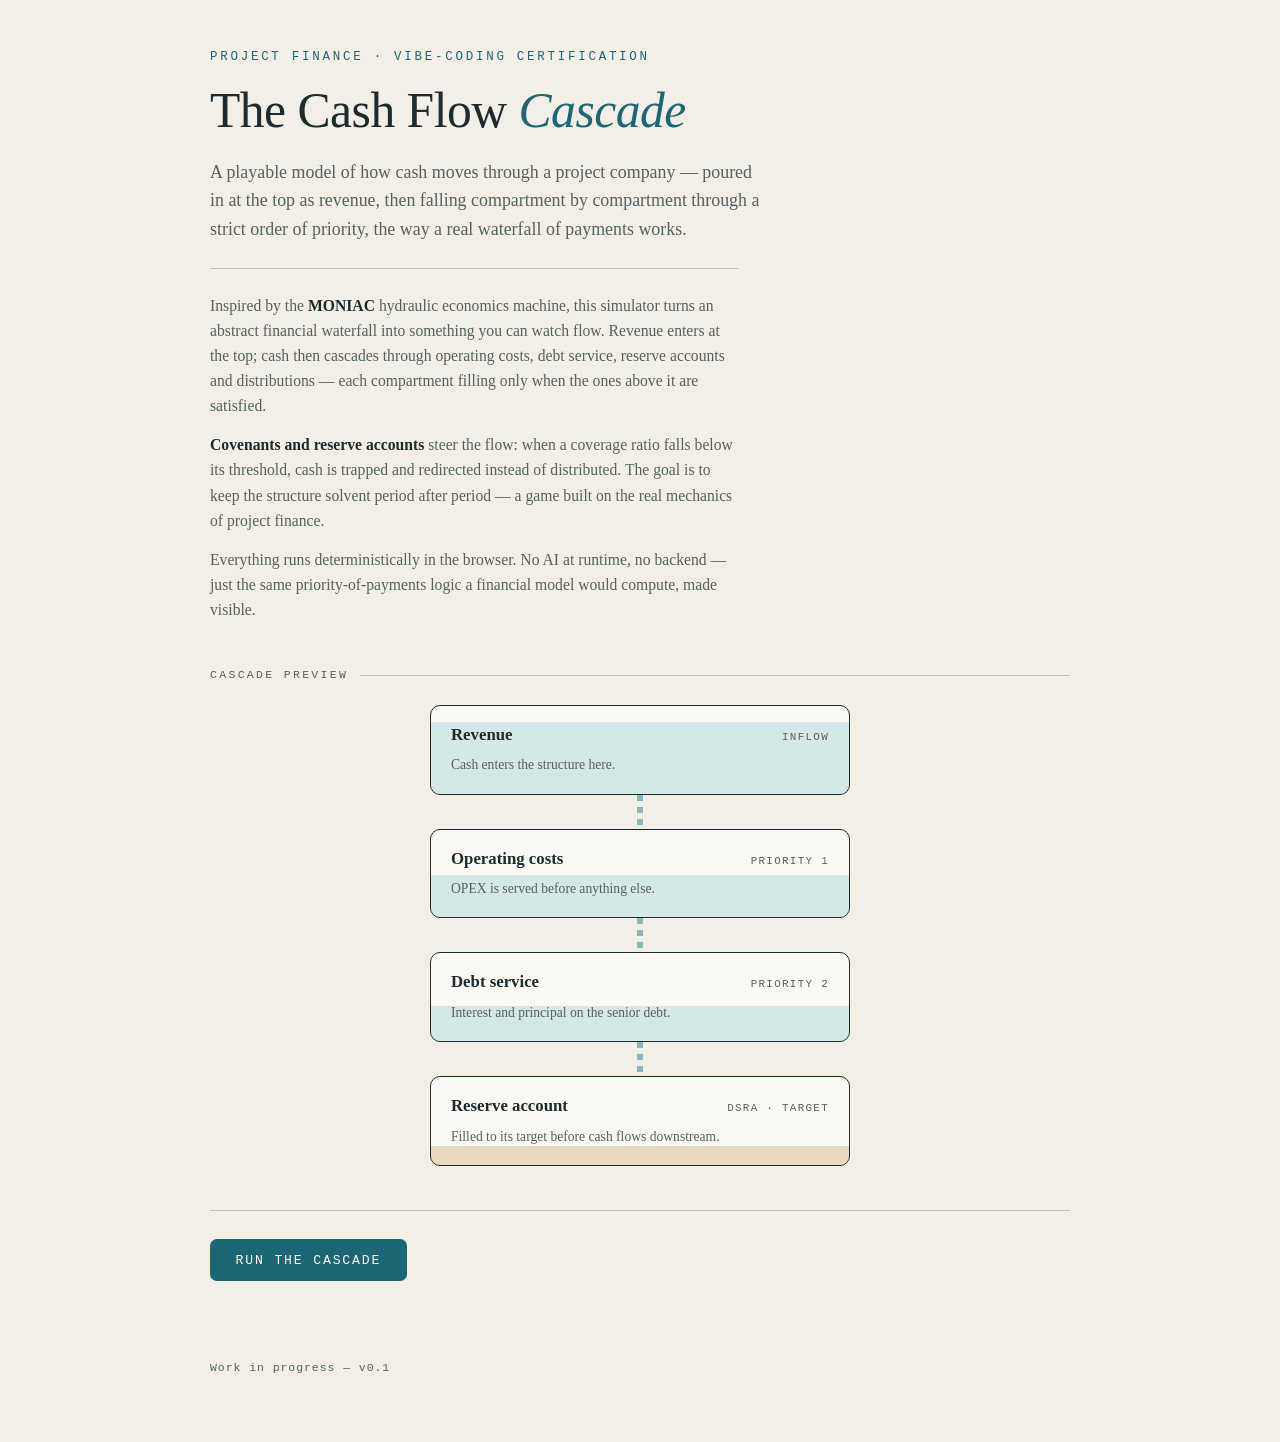
==== index.html @ 76a55c94 "Initial commit: CF-Waterfall" ====
<!DOCTYPE html>
<html lang="en">
<head>
<meta charset="UTF-8">
<meta name="viewport" content="width=device-width, initial-scale=1.0">
<title>Cash Flow Cascade — Project Finance Waterfall Simulator</title>
<style>
  :root {
    --paper: #F3EFE6;
    --ink: #1C2B2D;
    --ink-soft: #55625F;
    --line: #C9C0AE;
    --cash: #2E8B9E;
    --cash-deep: #1C6675;
    --cash-fill: #7FC4CE;
    --reserve: #B8863B;
    --card: #FBF9F3;
  }
  * { box-sizing: border-box; margin: 0; padding: 0; }
  html { -webkit-text-size-adjust: 100%; }
  body {
    background: var(--paper);
    color: var(--ink);
    font-family: "Georgia", "Times New Roman", serif;
    line-height: 1.6;
    padding: 3rem 1.5rem 4rem;
    display: flex;
    justify-content: center;
  }
  .wrap { width: 100%; max-width: 860px; }

  .eyebrow {
    font-family: "Courier New", monospace;
    font-size: 0.78rem;
    letter-spacing: 0.22em;
    text-transform: uppercase;
    color: var(--cash-deep);
    margin-bottom: 1rem;
  }
  h1 {
    font-size: clamp(2rem, 5vw, 3.1rem);
    line-height: 1.08;
    font-weight: 400;
    letter-spacing: -0.01em;
    margin-bottom: 1.25rem;
  }
  h1 em { font-style: italic; color: var(--cash-deep); }

  .lede {
    font-size: 1.12rem;
    color: var(--ink-soft);
    max-width: 62ch;
    margin-bottom: 1.5rem;
  }

  .desc {
    border-top: 1px solid var(--line);
    padding-top: 1.5rem;
    margin-bottom: 2.75rem;
    display: grid;
    grid-template-columns: 1fr;
    gap: 0.9rem;
    max-width: 66ch;
  }
  .desc p { font-size: 0.98rem; color: var(--ink-soft); }
  .desc strong { color: var(--ink); font-weight: 700; }

  .section-label {
    font-family: "Courier New", monospace;
    font-size: 0.72rem;
    letter-spacing: 0.2em;
    text-transform: uppercase;
    color: var(--ink-soft);
    margin-bottom: 1.25rem;
    display: flex;
    align-items: center;
    gap: 0.75rem;
  }
  .section-label::after {
    content: "";
    flex: 1;
    height: 1px;
    background: var(--line);
  }

  .cascade {
    display: flex;
    flex-direction: column;
    align-items: center;
    gap: 0;
  }
  .tank {
    width: 100%;
    max-width: 420px;
    background: var(--card);
    border: 1.5px solid var(--ink);
    border-radius: 10px;
    padding: 1rem 1.25rem 1.1rem;
    position: relative;
    overflow: hidden;
  }
  .tank .liquid {
    position: absolute;
    left: 0; right: 0; bottom: 0;
    background: var(--cash-fill);
    opacity: 0.32;
    transition: height 0.6s ease;
  }
  .tank.source .liquid { height: 82%; }
  .tank.opex   .liquid { height: 48%; background: var(--cash-fill); }
  .tank.debt   .liquid { height: 40%; background: var(--cash-fill); }
  .tank.reserve .liquid { height: 22%; background: var(--reserve); opacity: 0.28; }

  .tank-row {
    position: relative;
    z-index: 1;
    display: flex;
    justify-content: space-between;
    align-items: baseline;
    gap: 1rem;
  }
  .tank-name { font-size: 1.05rem; font-weight: 700; }
  .tank-tag {
    font-family: "Courier New", monospace;
    font-size: 0.68rem;
    letter-spacing: 0.12em;
    text-transform: uppercase;
    color: var(--ink-soft);
  }
  .tank-note {
    position: relative;
    z-index: 1;
    font-size: 0.85rem;
    color: var(--ink-soft);
    margin-top: 0.35rem;
  }

  .pipe {
    width: 6px;
    height: 34px;
    background: repeating-linear-gradient(
      to bottom,
      var(--cash) 0 6px,
      transparent 6px 12px
    );
    opacity: 0.55;
  }

  .controls {
    margin-top: 2.75rem;
    border-top: 1px solid var(--line);
    padding-top: 1.75rem;
    display: flex;
    flex-direction: column;
    align-items: flex-start;
    gap: 0.85rem;
  }
  .run-btn {
    font-family: "Courier New", monospace;
    font-size: 0.82rem;
    letter-spacing: 0.14em;
    text-transform: uppercase;
    color: var(--card);
    background: var(--cash-deep);
    border: none;
    border-radius: 7px;
    padding: 0.85rem 1.6rem;
    cursor: pointer;
    transition: background 0.2s ease, transform 0.1s ease;
  }
  .run-btn:hover { background: var(--cash); }
  .run-btn:active { transform: scale(0.98); }
  .run-btn:focus-visible { outline: 3px solid var(--reserve); outline-offset: 2px; }
  .status {
    font-family: "Courier New", monospace;
    font-size: 0.85rem;
    color: var(--reserve);
    min-height: 1.2em;
    letter-spacing: 0.06em;
  }
  .status.on::before { content: "▸ "; }

  footer {
    margin-top: 3rem;
    font-family: "Courier New", monospace;
    font-size: 0.72rem;
    color: var(--ink-soft);
    letter-spacing: 0.08em;
  }

  @media (prefers-reduced-motion: reduce) {
    * { transition: none !important; }
  }
</style>
</head>
<body>
<div class="wrap">

  <div class="eyebrow">Project finance · vibe-coding certification</div>
  <h1>The Cash Flow <em>Cascade</em></h1>
  <p class="lede">
    A playable model of how cash moves through a project company — poured in at the
    top as revenue, then falling compartment by compartment through a strict order of
    priority, the way a real waterfall of payments works.
  </p>

  <div class="desc">
    <p>
      Inspired by the <strong>MONIAC</strong> hydraulic economics machine, this simulator
      turns an abstract financial waterfall into something you can watch flow. Revenue
      enters at the top; cash then cascades through operating costs, debt service, reserve
      accounts and distributions — each compartment filling only when the ones above it are
      satisfied.
    </p>
    <p>
      <strong>Covenants and reserve accounts</strong> steer the flow: when a coverage ratio
      falls below its threshold, cash is trapped and redirected instead of distributed. The
      goal is to keep the structure solvent period after period — a game built on the real
      mechanics of project finance.
    </p>
    <p>
      Everything runs deterministically in the browser. No AI at runtime, no backend — just
      the same priority-of-payments logic a financial model would compute, made visible.
    </p>
  </div>

  <div class="section-label">Cascade preview</div>

  <div class="cascade">
    <div class="tank source">
      <div class="liquid"></div>
      <div class="tank-row">
        <span class="tank-name">Revenue</span>
        <span class="tank-tag">inflow</span>
      </div>
      <div class="tank-note">Cash enters the structure here.</div>
    </div>

    <div class="pipe"></div>

    <div class="tank opex">
      <div class="liquid"></div>
      <div class="tank-row">
        <span class="tank-name">Operating costs</span>
        <span class="tank-tag">priority 1</span>
      </div>
      <div class="tank-note">OPEX is served before anything else.</div>
    </div>

    <div class="pipe"></div>

    <div class="tank debt">
      <div class="liquid"></div>
      <div class="tank-row">
        <span class="tank-name">Debt service</span>
        <span class="tank-tag">priority 2</span>
      </div>
      <div class="tank-note">Interest and principal on the senior debt.</div>
    </div>

    <div class="pipe"></div>

    <div class="tank reserve">
      <div class="liquid"></div>
      <div class="tank-row">
        <span class="tank-name">Reserve account</span>
        <span class="tank-tag">DSRA · target</span>
      </div>
      <div class="tank-note">Filled to its target before cash flows downstream.</div>
    </div>
  </div>

  <div class="controls">
    <button class="run-btn" id="runBtn">Run the cascade</button>
    <div class="status" id="status" aria-live="polite"></div>
  </div>

  <footer>Work in progress — v0.1</footer>

</div>

<script>
  var btn = document.getElementById('runBtn');
  var status = document.getElementById('status');
  btn.addEventListener('click', function () {
    status.textContent = 'In progress — cascade engine under construction';
    status.classList.add('on');
  });
</script>
</body>
</html>
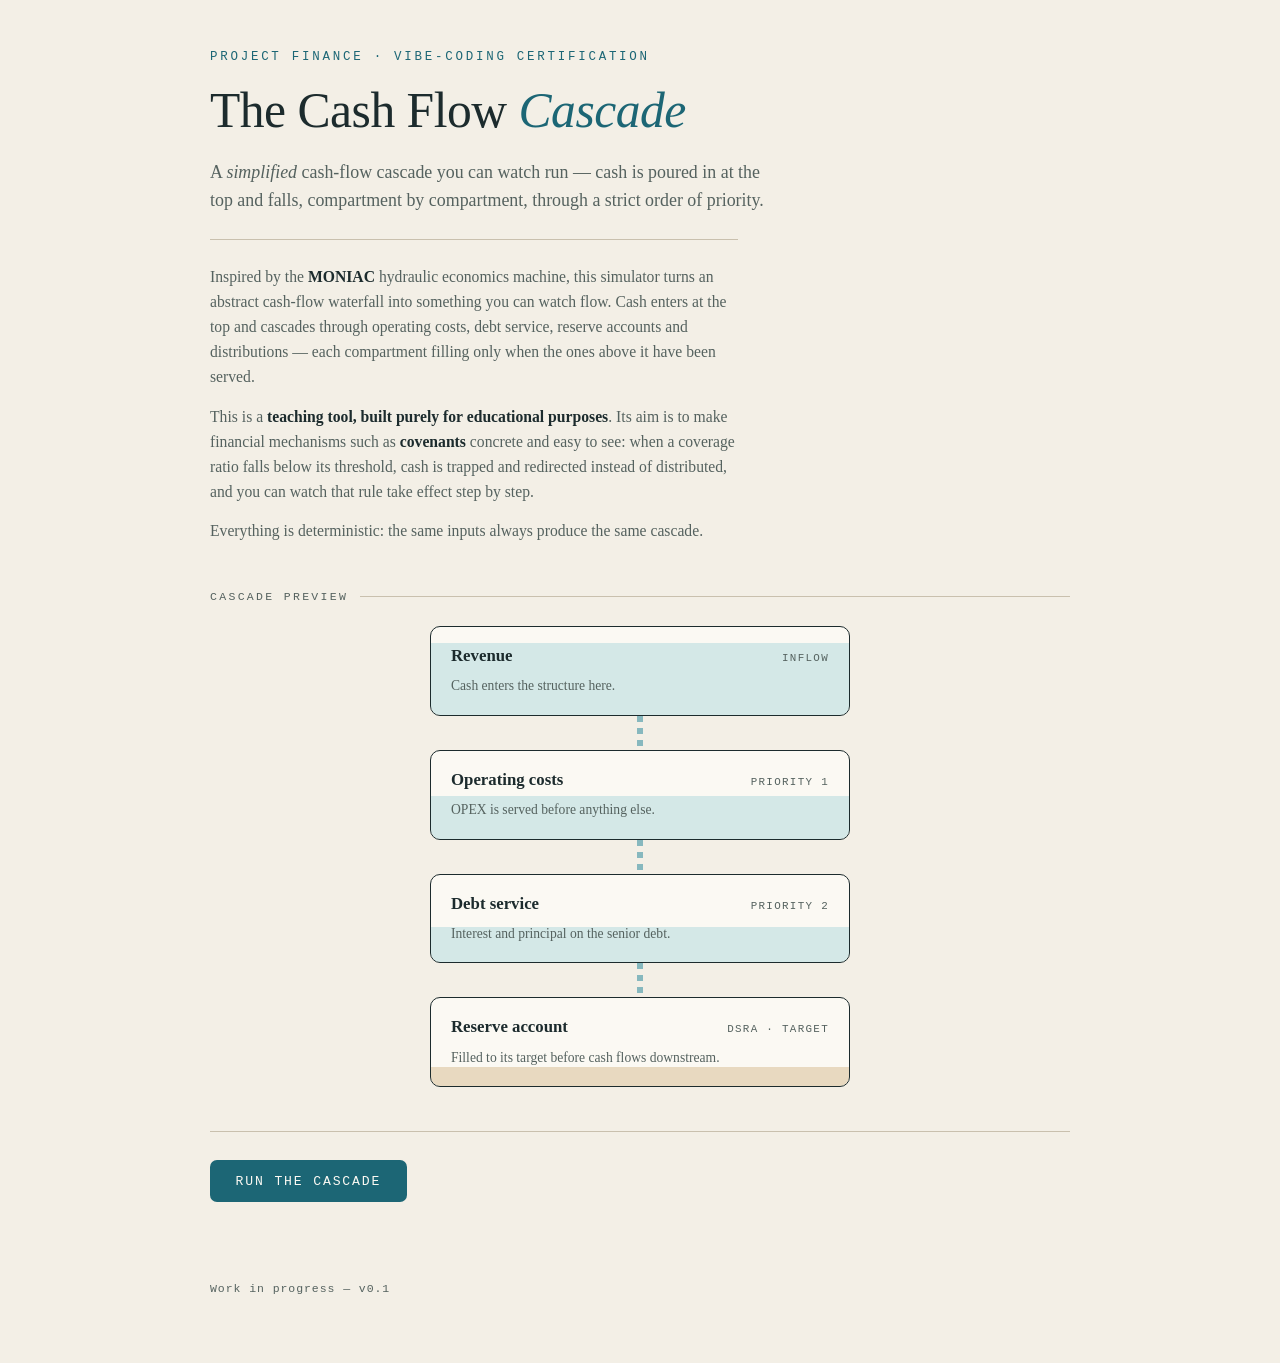
==== commit 58575f1d: "Add under-construction modal on run; reframe copy as simplified educational cascade" ====
--- a/index.html
+++ b/index.html
@@ -188,6 +188,63 @@
     letter-spacing: 0.08em;
   }
 
+  /* Under-construction modal */
+  .modal-overlay {
+    position: fixed;
+    inset: 0;
+    background: rgba(28, 43, 45, 0.55);
+    display: none;
+    align-items: center;
+    justify-content: center;
+    padding: 1.5rem;
+    z-index: 50;
+  }
+  .modal-overlay.open { display: flex; }
+  .modal {
+    background: var(--card);
+    border: 1.5px solid var(--ink);
+    border-radius: 12px;
+    max-width: 440px;
+    width: 100%;
+    padding: 2rem 2rem 1.75rem;
+    box-shadow: 0 18px 50px rgba(28, 43, 45, 0.28);
+    position: relative;
+  }
+  .modal .badge {
+    font-family: "Courier New", monospace;
+    font-size: 0.72rem;
+    letter-spacing: 0.2em;
+    text-transform: uppercase;
+    color: var(--reserve);
+    margin-bottom: 0.9rem;
+  }
+  .modal h2 {
+    font-size: 1.55rem;
+    font-weight: 400;
+    line-height: 1.15;
+    margin-bottom: 0.85rem;
+  }
+  .modal p {
+    font-size: 0.98rem;
+    color: var(--ink-soft);
+    margin-bottom: 1.5rem;
+  }
+  .modal-close {
+    font-family: "Courier New", monospace;
+    font-size: 0.8rem;
+    letter-spacing: 0.12em;
+    text-transform: uppercase;
+    color: var(--card);
+    background: var(--cash-deep);
+    border: none;
+    border-radius: 7px;
+    padding: 0.7rem 1.4rem;
+    cursor: pointer;
+    transition: background 0.2s ease;
+  }
+  .modal-close:hover { background: var(--cash); }
+  .modal-close:focus-visible { outline: 3px solid var(--reserve); outline-offset: 2px; }
+
   @media (prefers-reduced-motion: reduce) {
     * { transition: none !important; }
   }
@@ -199,28 +256,25 @@
   <div class="eyebrow">Project finance · vibe-coding certification</div>
   <h1>The Cash Flow <em>Cascade</em></h1>
   <p class="lede">
-    A playable model of how cash moves through a project company — poured in at the
-    top as revenue, then falling compartment by compartment through a strict order of
-    priority, the way a real waterfall of payments works.
+    A <em>simplified</em> cash-flow cascade you can watch run — cash is poured in at the
+    top and falls, compartment by compartment, through a strict order of priority.
   </p>
 
   <div class="desc">
     <p>
       Inspired by the <strong>MONIAC</strong> hydraulic economics machine, this simulator
-      turns an abstract financial waterfall into something you can watch flow. Revenue
-      enters at the top; cash then cascades through operating costs, debt service, reserve
-      accounts and distributions — each compartment filling only when the ones above it are
-      satisfied.
+      turns an abstract cash-flow waterfall into something you can watch flow. Cash enters
+      at the top and cascades through operating costs, debt service, reserve accounts and
+      distributions — each compartment filling only when the ones above it have been served.
     </p>
     <p>
-      <strong>Covenants and reserve accounts</strong> steer the flow: when a coverage ratio
-      falls below its threshold, cash is trapped and redirected instead of distributed. The
-      goal is to keep the structure solvent period after period — a game built on the real
-      mechanics of project finance.
+      This is a <strong>teaching tool, built purely for educational purposes</strong>. Its
+      aim is to make financial mechanisms such as <strong>covenants</strong> concrete and
+      easy to see: when a coverage ratio falls below its threshold, cash is trapped and
+      redirected instead of distributed, and you can watch that rule take effect step by step.
     </p>
     <p>
-      Everything runs deterministically in the browser. No AI at runtime, no backend — just
-      the same priority-of-payments logic a financial model would compute, made visible.
+      Everything is deterministic: the same inputs always produce the same cascade.
     </p>
   </div>
 
@@ -279,12 +333,39 @@
 
 </div>
 
+<div class="modal-overlay" id="modalOverlay" role="dialog" aria-modal="true" aria-labelledby="modalTitle">
+  <div class="modal">
+    <div class="badge">Under construction</div>
+    <h2 id="modalTitle">This feature is still in progress</h2>
+    <p>
+      The cascade engine is currently being built. Thank you for your patience —
+      please check back soon to run the simulation.
+    </p>
+    <button class="modal-close" id="modalClose">Got it</button>
+  </div>
+</div>
+
 <script>
   var btn = document.getElementById('runBtn');
-  var status = document.getElementById('status');
-  btn.addEventListener('click', function () {
-    status.textContent = 'In progress — cascade engine under construction';
-    status.classList.add('on');
+  var overlay = document.getElementById('modalOverlay');
+  var closeBtn = document.getElementById('modalClose');
+
+  function openModal() {
+    overlay.classList.add('open');
+    closeBtn.focus();
+  }
+  function closeModal() {
+    overlay.classList.remove('open');
+    btn.focus();
+  }
+
+  btn.addEventListener('click', openModal);
+  closeBtn.addEventListener('click', closeModal);
+  overlay.addEventListener('click', function (e) {
+    if (e.target === overlay) { closeModal(); }
+  });
+  document.addEventListener('keydown', function (e) {
+    if (e.key === 'Escape' && overlay.classList.contains('open')) { closeModal(); }
   });
 </script>
 </body>
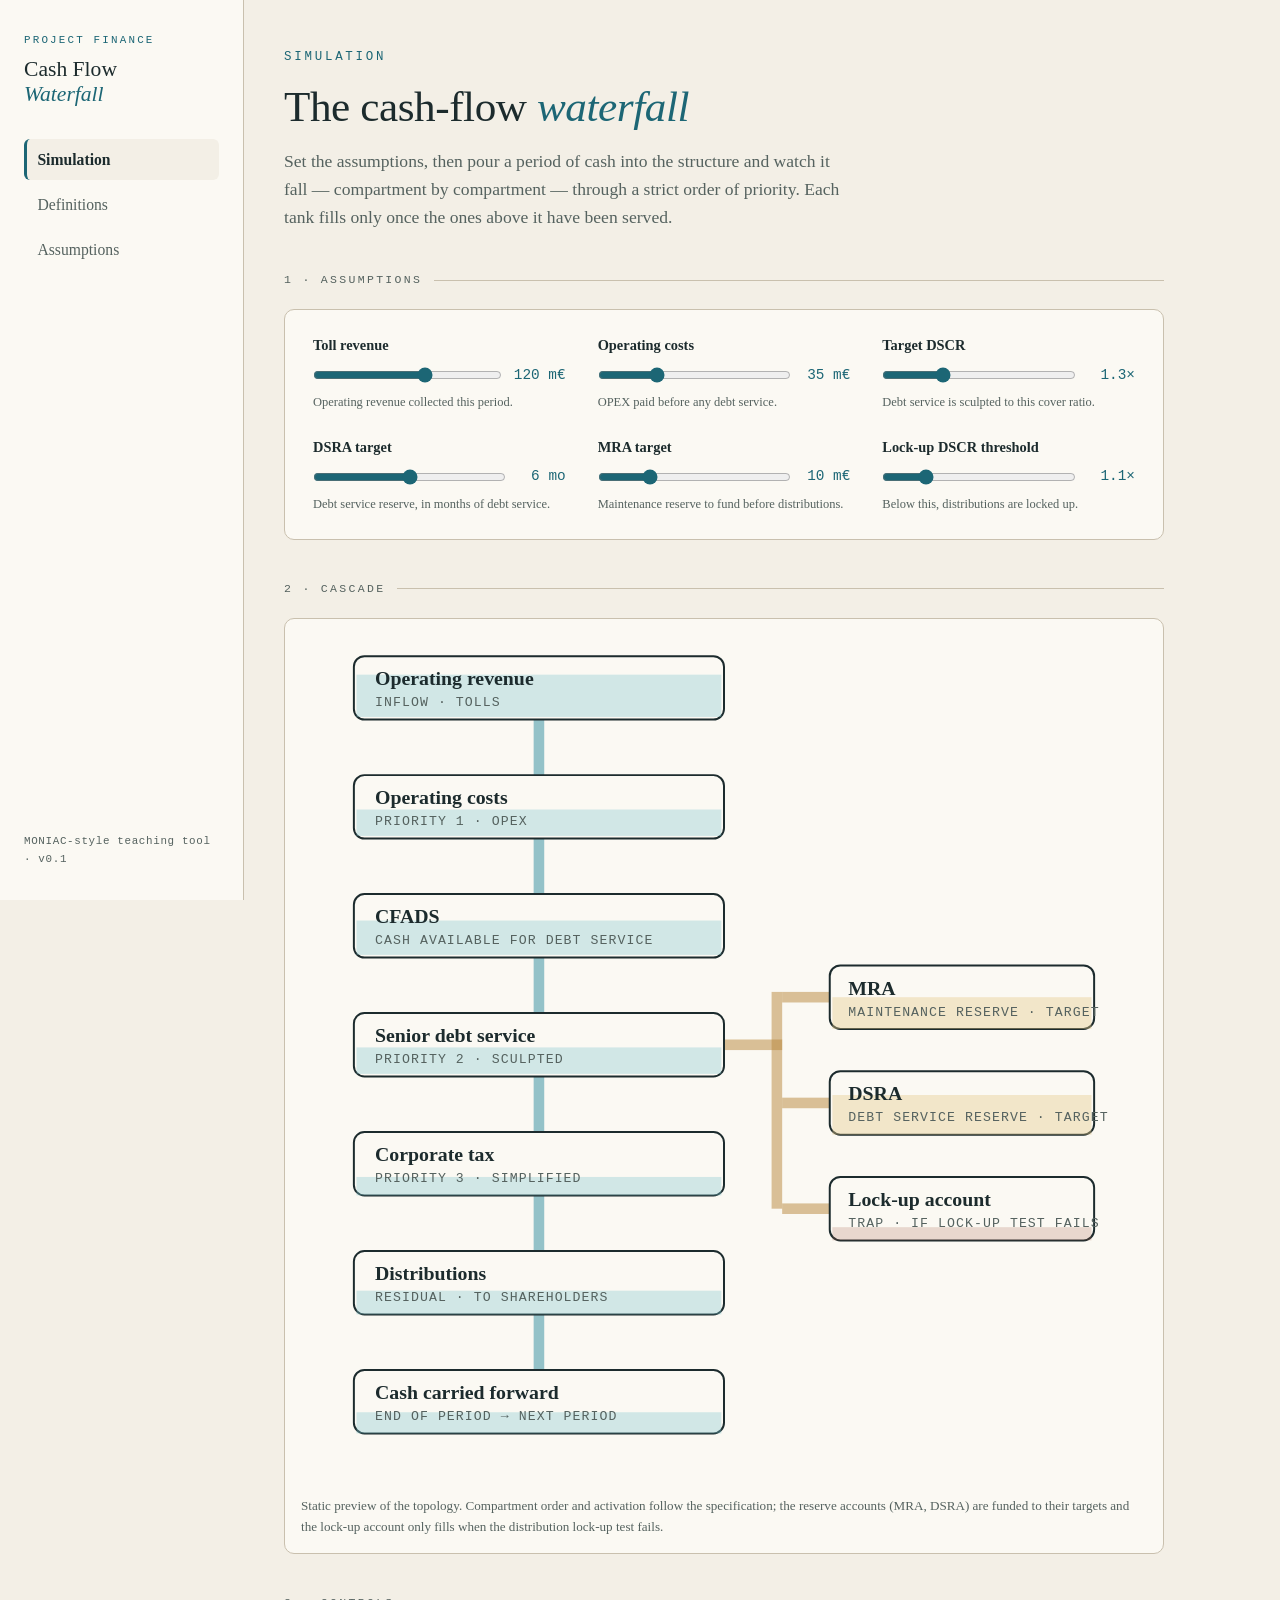
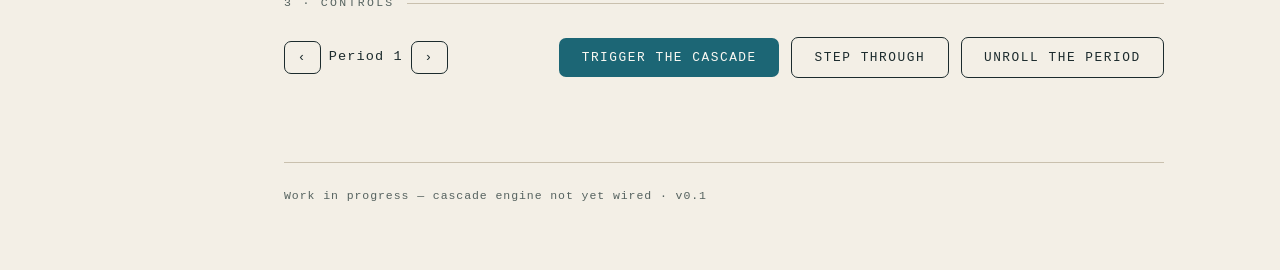
==== commit cd2ba1ad: "Restructure into multi-page site (sidebar, 3-region simulation, glossary, assumptions) Rebuild per u" ====
--- a/index.html
+++ b/index.html
@@ -3,370 +3,229 @@
 <head>
 <meta charset="UTF-8">
 <meta name="viewport" content="width=device-width, initial-scale=1.0">
-<title>Cash Flow Cascade — Project Finance Waterfall Simulator</title>
-<style>
-  :root {
-    --paper: #F3EFE6;
-    --ink: #1C2B2D;
-    --ink-soft: #55625F;
-    --line: #C9C0AE;
-    --cash: #2E8B9E;
-    --cash-deep: #1C6675;
-    --cash-fill: #7FC4CE;
-    --reserve: #B8863B;
-    --card: #FBF9F3;
-  }
-  * { box-sizing: border-box; margin: 0; padding: 0; }
-  html { -webkit-text-size-adjust: 100%; }
-  body {
-    background: var(--paper);
-    color: var(--ink);
-    font-family: "Georgia", "Times New Roman", serif;
-    line-height: 1.6;
-    padding: 3rem 1.5rem 4rem;
-    display: flex;
-    justify-content: center;
-  }
-  .wrap { width: 100%; max-width: 860px; }
-
-  .eyebrow {
-    font-family: "Courier New", monospace;
-    font-size: 0.78rem;
-    letter-spacing: 0.22em;
-    text-transform: uppercase;
-    color: var(--cash-deep);
-    margin-bottom: 1rem;
-  }
-  h1 {
-    font-size: clamp(2rem, 5vw, 3.1rem);
-    line-height: 1.08;
-    font-weight: 400;
-    letter-spacing: -0.01em;
-    margin-bottom: 1.25rem;
-  }
-  h1 em { font-style: italic; color: var(--cash-deep); }
-
-  .lede {
-    font-size: 1.12rem;
-    color: var(--ink-soft);
-    max-width: 62ch;
-    margin-bottom: 1.5rem;
-  }
-
-  .desc {
-    border-top: 1px solid var(--line);
-    padding-top: 1.5rem;
-    margin-bottom: 2.75rem;
-    display: grid;
-    grid-template-columns: 1fr;
-    gap: 0.9rem;
-    max-width: 66ch;
-  }
-  .desc p { font-size: 0.98rem; color: var(--ink-soft); }
-  .desc strong { color: var(--ink); font-weight: 700; }
-
-  .section-label {
-    font-family: "Courier New", monospace;
-    font-size: 0.72rem;
-    letter-spacing: 0.2em;
-    text-transform: uppercase;
-    color: var(--ink-soft);
-    margin-bottom: 1.25rem;
-    display: flex;
-    align-items: center;
-    gap: 0.75rem;
-  }
-  .section-label::after {
-    content: "";
-    flex: 1;
-    height: 1px;
-    background: var(--line);
-  }
-
-  .cascade {
-    display: flex;
-    flex-direction: column;
-    align-items: center;
-    gap: 0;
-  }
-  .tank {
-    width: 100%;
-    max-width: 420px;
-    background: var(--card);
-    border: 1.5px solid var(--ink);
-    border-radius: 10px;
-    padding: 1rem 1.25rem 1.1rem;
-    position: relative;
-    overflow: hidden;
-  }
-  .tank .liquid {
-    position: absolute;
-    left: 0; right: 0; bottom: 0;
-    background: var(--cash-fill);
-    opacity: 0.32;
-    transition: height 0.6s ease;
-  }
-  .tank.source .liquid { height: 82%; }
-  .tank.opex   .liquid { height: 48%; background: var(--cash-fill); }
-  .tank.debt   .liquid { height: 40%; background: var(--cash-fill); }
-  .tank.reserve .liquid { height: 22%; background: var(--reserve); opacity: 0.28; }
-
-  .tank-row {
-    position: relative;
-    z-index: 1;
-    display: flex;
-    justify-content: space-between;
-    align-items: baseline;
-    gap: 1rem;
-  }
-  .tank-name { font-size: 1.05rem; font-weight: 700; }
-  .tank-tag {
-    font-family: "Courier New", monospace;
-    font-size: 0.68rem;
-    letter-spacing: 0.12em;
-    text-transform: uppercase;
-    color: var(--ink-soft);
-  }
-  .tank-note {
-    position: relative;
-    z-index: 1;
-    font-size: 0.85rem;
-    color: var(--ink-soft);
-    margin-top: 0.35rem;
-  }
-
-  .pipe {
-    width: 6px;
-    height: 34px;
-    background: repeating-linear-gradient(
-      to bottom,
-      var(--cash) 0 6px,
-      transparent 6px 12px
-    );
-    opacity: 0.55;
-  }
-
-  .controls {
-    margin-top: 2.75rem;
-    border-top: 1px solid var(--line);
-    padding-top: 1.75rem;
-    display: flex;
-    flex-direction: column;
-    align-items: flex-start;
-    gap: 0.85rem;
-  }
-  .run-btn {
-    font-family: "Courier New", monospace;
-    font-size: 0.82rem;
-    letter-spacing: 0.14em;
-    text-transform: uppercase;
-    color: var(--card);
-    background: var(--cash-deep);
-    border: none;
-    border-radius: 7px;
-    padding: 0.85rem 1.6rem;
-    cursor: pointer;
-    transition: background 0.2s ease, transform 0.1s ease;
-  }
-  .run-btn:hover { background: var(--cash); }
-  .run-btn:active { transform: scale(0.98); }
-  .run-btn:focus-visible { outline: 3px solid var(--reserve); outline-offset: 2px; }
-  .status {
-    font-family: "Courier New", monospace;
-    font-size: 0.85rem;
-    color: var(--reserve);
-    min-height: 1.2em;
-    letter-spacing: 0.06em;
-  }
-  .status.on::before { content: "▸ "; }
-
-  footer {
-    margin-top: 3rem;
-    font-family: "Courier New", monospace;
-    font-size: 0.72rem;
-    color: var(--ink-soft);
-    letter-spacing: 0.08em;
-  }
-
-  /* Under-construction modal */
-  .modal-overlay {
-    position: fixed;
-    inset: 0;
-    background: rgba(28, 43, 45, 0.55);
-    display: none;
-    align-items: center;
-    justify-content: center;
-    padding: 1.5rem;
-    z-index: 50;
-  }
-  .modal-overlay.open { display: flex; }
-  .modal {
-    background: var(--card);
-    border: 1.5px solid var(--ink);
-    border-radius: 12px;
-    max-width: 440px;
-    width: 100%;
-    padding: 2rem 2rem 1.75rem;
-    box-shadow: 0 18px 50px rgba(28, 43, 45, 0.28);
-    position: relative;
-  }
-  .modal .badge {
-    font-family: "Courier New", monospace;
-    font-size: 0.72rem;
-    letter-spacing: 0.2em;
-    text-transform: uppercase;
-    color: var(--reserve);
-    margin-bottom: 0.9rem;
-  }
-  .modal h2 {
-    font-size: 1.55rem;
-    font-weight: 400;
-    line-height: 1.15;
-    margin-bottom: 0.85rem;
-  }
-  .modal p {
-    font-size: 0.98rem;
-    color: var(--ink-soft);
-    margin-bottom: 1.5rem;
-  }
-  .modal-close {
-    font-family: "Courier New", monospace;
-    font-size: 0.8rem;
-    letter-spacing: 0.12em;
-    text-transform: uppercase;
-    color: var(--card);
-    background: var(--cash-deep);
-    border: none;
-    border-radius: 7px;
-    padding: 0.7rem 1.4rem;
-    cursor: pointer;
-    transition: background 0.2s ease;
-  }
-  .modal-close:hover { background: var(--cash); }
-  .modal-close:focus-visible { outline: 3px solid var(--reserve); outline-offset: 2px; }
-
-  @media (prefers-reduced-motion: reduce) {
-    * { transition: none !important; }
-  }
-</style>
+<title>Cash Flow Waterfall — Simulation</title>
+<link rel="stylesheet" href="css/styles.css">
 </head>
 <body>
-<div class="wrap">
-
-  <div class="eyebrow">Project finance · vibe-coding certification</div>
-  <h1>The Cash Flow <em>Cascade</em></h1>
-  <p class="lede">
-    A <em>simplified</em> cash-flow cascade you can watch run — cash is poured in at the
-    top and falls, compartment by compartment, through a strict order of priority.
-  </p>
-
-  <div class="desc">
-    <p>
-      Inspired by the <strong>MONIAC</strong> hydraulic economics machine, this simulator
-      turns an abstract cash-flow waterfall into something you can watch flow. Cash enters
-      at the top and cascades through operating costs, debt service, reserve accounts and
-      distributions — each compartment filling only when the ones above it have been served.
+
+<!-- ======================================================================
+     Sidebar navigation (pure HTML/CSS, no JS framework)
+     ====================================================================== -->
+<aside class="sidebar">
+  <div class="brand">
+    <div class="eyebrow">Project finance</div>
+    <div class="brand-name">Cash Flow<br><em>Waterfall</em></div>
+  </div>
+  <nav class="nav">
+    <a href="index.html" class="active">Simulation</a>
+    <a href="definitions.html">Definitions</a>
+    <a href="hypotheses.html">Assumptions</a>
+  </nav>
+  <div class="sidebar-foot">MONIAC-style teaching tool · v0.1</div>
+</aside>
+
+<!-- ======================================================================
+     Main content — the simulation page (three stacked regions)
+     ====================================================================== -->
+<main class="main">
+  <div class="page">
+
+    <div class="eyebrow">Simulation</div>
+    <h1>The cash-flow <em>waterfall</em></h1>
+    <p class="lede">
+      Set the assumptions, then pour a period of cash into the structure and watch it
+      fall — compartment by compartment — through a strict order of priority. Each tank
+      fills only once the ones above it have been served.
     </p>
-    <p>
-      This is a <strong>teaching tool, built purely for educational purposes</strong>. Its
-      aim is to make financial mechanisms such as <strong>covenants</strong> concrete and
-      easy to see: when a coverage ratio falls below its threshold, cash is trapped and
-      redirected instead of distributed, and you can watch that rule take effect step by step.
-    </p>
-    <p>
-      Everything is deterministic: the same inputs always produce the same cascade.
-    </p>
+
+    <!-- ---------------------------------------------------------------
+         REGION 1 — assumptions input panel (forms + sliders), above the cascade
+         --------------------------------------------------------------- -->
+    <div class="section-label">1 · Assumptions</div>
+    <div class="inputs">
+      <div class="field">
+        <label for="revenue">Toll revenue</label>
+        <div class="control-row">
+          <input type="range" id="revenue" min="0" max="200" value="120" step="5" data-unit=" m€">
+          <output id="revenueOut" for="revenue"></output>
+        </div>
+        <span class="hint">Operating revenue collected this period.</span>
+      </div>
+
+      <div class="field">
+        <label for="opex">Operating costs</label>
+        <div class="control-row">
+          <input type="range" id="opex" min="0" max="120" value="35" step="5" data-unit=" m€">
+          <output id="opexOut" for="opex"></output>
+        </div>
+        <span class="hint">OPEX paid before any debt service.</span>
+      </div>
+
+      <div class="field">
+        <label for="dscr">Target DSCR</label>
+        <div class="control-row">
+          <input type="range" id="dscr" min="1" max="2" value="1.3" step="0.05" data-unit="×">
+          <output id="dscrOut" for="dscr"></output>
+        </div>
+        <span class="hint">Debt service is sculpted to this cover ratio.</span>
+      </div>
+
+      <div class="field">
+        <label for="dsra">DSRA target</label>
+        <div class="control-row">
+          <input type="range" id="dsra" min="0" max="12" value="6" step="1" data-unit=" mo">
+          <output id="dsraOut" for="dsra"></output>
+        </div>
+        <span class="hint">Debt service reserve, in months of debt service.</span>
+      </div>
+
+      <div class="field">
+        <label for="mra">MRA target</label>
+        <div class="control-row">
+          <input type="range" id="mra" min="0" max="40" value="10" step="5" data-unit=" m€">
+          <output id="mraOut" for="mra"></output>
+        </div>
+        <span class="hint">Maintenance reserve to fund before distributions.</span>
+      </div>
+
+      <div class="field">
+        <label for="lockup">Lock-up DSCR threshold</label>
+        <div class="control-row">
+          <input type="range" id="lockup" min="1" max="1.5" value="1.1" step="0.05" data-unit="×">
+          <output id="lockupOut" for="lockup"></output>
+        </div>
+        <span class="hint">Below this, distributions are locked up.</span>
+      </div>
+    </div>
+
+    <!-- ---------------------------------------------------------------
+         REGION 2 — the cascade (fixed SVG topology, placed by hand)
+         Positions are hard-coded; there is no automatic layout.
+         --------------------------------------------------------------- -->
+    <div class="section-label">2 · Cascade</div>
+    <div class="cascade-frame">
+      <svg viewBox="0 0 640 640" role="img"
+           aria-label="Cash-flow waterfall: revenue flows down through operating costs, CFADS, senior debt service, reserves, tax and distributions.">
+
+        <!-- Pipes on the main column (drawn first, behind the tanks) -->
+        <rect class="pipe" x="176" y="64"  width="8" height="42"/>
+        <rect class="pipe" x="176" y="154" width="8" height="42"/>
+        <rect class="pipe" x="176" y="244" width="8" height="42"/>
+        <rect class="pipe" x="176" y="334" width="8" height="42"/>
+        <rect class="pipe" x="176" y="424" width="8" height="42"/>
+        <rect class="pipe" x="176" y="514" width="8" height="42"/>
+
+        <!-- Reserve manifold: fed from the debt-service level, off to the right -->
+        <rect class="pipe-reserve" x="320" y="306" width="44" height="8"/>
+        <rect class="pipe-reserve" x="356" y="270" width="8" height="164"/>
+        <rect class="pipe-reserve" x="364" y="270" width="36" height="8"/>
+        <rect class="pipe-reserve" x="364" y="350" width="36" height="8"/>
+        <rect class="pipe-reserve" x="364" y="430" width="36" height="8"/>
+
+        <!-- Main column, top to bottom -->
+        <!-- 1 · Operating revenue -->
+        <rect class="tank-box" x="40" y="16" width="280" height="48" rx="8"/>
+        <rect class="tank-liquid-cash" x="42" y="30" width="276" height="32"/>
+        <text class="tank-title" x="56" y="38">Operating revenue</text>
+        <text class="tank-tag"   x="56" y="54">inflow · tolls</text>
+
+        <!-- 2 · Operating costs -->
+        <rect class="tank-box" x="40" y="106" width="280" height="48" rx="8"/>
+        <rect class="tank-liquid-cash" x="42" y="132" width="276" height="20"/>
+        <text class="tank-title" x="56" y="128">Operating costs</text>
+        <text class="tank-tag"   x="56" y="144">priority 1 · OPEX</text>
+
+        <!-- 3 · CFADS -->
+        <rect class="tank-box" x="40" y="196" width="280" height="48" rx="8"/>
+        <rect class="tank-liquid-cash" x="42" y="216" width="276" height="26"/>
+        <text class="tank-title" x="56" y="218">CFADS</text>
+        <text class="tank-tag"   x="56" y="234">cash available for debt service</text>
+
+        <!-- 4 · Senior debt service -->
+        <rect class="tank-box" x="40" y="286" width="280" height="48" rx="8"/>
+        <rect class="tank-liquid-cash" x="42" y="312" width="276" height="20"/>
+        <text class="tank-title" x="56" y="308">Senior debt service</text>
+        <text class="tank-tag"   x="56" y="324">priority 2 · sculpted</text>
+
+        <!-- 5 · Corporate tax -->
+        <rect class="tank-box" x="40" y="376" width="280" height="48" rx="8"/>
+        <rect class="tank-liquid-cash" x="42" y="410" width="276" height="14"/>
+        <text class="tank-title" x="56" y="398">Corporate tax</text>
+        <text class="tank-tag"   x="56" y="414">priority 3 · simplified</text>
+
+        <!-- 6 · Distributions -->
+        <rect class="tank-box" x="40" y="466" width="280" height="48" rx="8"/>
+        <rect class="tank-liquid-cash" x="42" y="496" width="276" height="18"/>
+        <text class="tank-title" x="56" y="488">Distributions</text>
+        <text class="tank-tag"   x="56" y="504">residual · to shareholders</text>
+
+        <!-- 7 · Cash carried forward -->
+        <rect class="tank-box" x="40" y="556" width="280" height="48" rx="8"/>
+        <rect class="tank-liquid-cash" x="42" y="588" width="276" height="16"/>
+        <text class="tank-title" x="56" y="578">Cash carried forward</text>
+        <text class="tank-tag"   x="56" y="594">end of period → next period</text>
+
+        <!-- Reserve accounts (right column) -->
+        <!-- MRA -->
+        <rect class="tank-box" x="400" y="250" width="200" height="48" rx="8"/>
+        <rect class="tank-liquid-reserve" x="402" y="274" width="196" height="24"/>
+        <text class="tank-title" x="414" y="272">MRA</text>
+        <text class="tank-tag"   x="414" y="288">maintenance reserve · target</text>
+
+        <!-- DSRA -->
+        <rect class="tank-box" x="400" y="330" width="200" height="48" rx="8"/>
+        <rect class="tank-liquid-reserve" x="402" y="348" width="196" height="30"/>
+        <text class="tank-title" x="414" y="352">DSRA</text>
+        <text class="tank-tag"   x="414" y="368">debt service reserve · target</text>
+
+        <!-- Lock-up account (trapped cash, only if the test fails) -->
+        <rect class="tank-box" x="400" y="410" width="200" height="48" rx="8"/>
+        <rect class="tank-liquid-trap" x="402" y="448" width="196" height="10"/>
+        <text class="tank-title" x="414" y="432">Lock-up account</text>
+        <text class="tank-tag"   x="414" y="448">trap · if lock-up test fails</text>
+      </svg>
+      <p class="cascade-note">
+        Static preview of the topology. Compartment order and activation follow the
+        specification; the reserve accounts (MRA, DSRA) are funded to their targets and
+        the lock-up account only fills when the distribution lock-up test fails.
+      </p>
+    </div>
+
+    <!-- ---------------------------------------------------------------
+         REGION 3 — control bar
+         --------------------------------------------------------------- -->
+    <div class="section-label">3 · Controls</div>
+    <div class="controls">
+      <div class="period-nav">
+        <button class="btn secondary tiny" id="prevPeriod" aria-label="Previous period">‹</button>
+        <span class="period-label" id="periodLabel">Period 1</span>
+        <button class="btn secondary tiny" id="nextPeriod" aria-label="Next period">›</button>
+      </div>
+      <button class="btn" id="runBtn">Trigger the cascade</button>
+      <button class="btn secondary" id="stepBtn">Step through</button>
+      <button class="btn secondary" id="unrollBtn">Unroll the period</button>
+      <div class="status" id="status" aria-live="polite"></div>
+    </div>
+
+    <footer class="page-foot">Work in progress — cascade engine not yet wired · v0.1</footer>
+
   </div>
-
-  <div class="section-label">Cascade preview</div>
-
-  <div class="cascade">
-    <div class="tank source">
-      <div class="liquid"></div>
-      <div class="tank-row">
-        <span class="tank-name">Revenue</span>
-        <span class="tank-tag">inflow</span>
-      </div>
-      <div class="tank-note">Cash enters the structure here.</div>
-    </div>
-
-    <div class="pipe"></div>
-
-    <div class="tank opex">
-      <div class="liquid"></div>
-      <div class="tank-row">
-        <span class="tank-name">Operating costs</span>
-        <span class="tank-tag">priority 1</span>
-      </div>
-      <div class="tank-note">OPEX is served before anything else.</div>
-    </div>
-
-    <div class="pipe"></div>
-
-    <div class="tank debt">
-      <div class="liquid"></div>
-      <div class="tank-row">
-        <span class="tank-name">Debt service</span>
-        <span class="tank-tag">priority 2</span>
-      </div>
-      <div class="tank-note">Interest and principal on the senior debt.</div>
-    </div>
-
-    <div class="pipe"></div>
-
-    <div class="tank reserve">
-      <div class="liquid"></div>
-      <div class="tank-row">
-        <span class="tank-name">Reserve account</span>
-        <span class="tank-tag">DSRA · target</span>
-      </div>
-      <div class="tank-note">Filled to its target before cash flows downstream.</div>
-    </div>
-  </div>
-
-  <div class="controls">
-    <button class="run-btn" id="runBtn">Run the cascade</button>
-    <div class="status" id="status" aria-live="polite"></div>
-  </div>
-
-  <footer>Work in progress — v0.1</footer>
-
-</div>
-
+</main>
+
+<!-- Under-construction modal, reused by the control buttons -->
 <div class="modal-overlay" id="modalOverlay" role="dialog" aria-modal="true" aria-labelledby="modalTitle">
   <div class="modal">
     <div class="badge">Under construction</div>
-    <h2 id="modalTitle">This feature is still in progress</h2>
+    <h2 id="modalTitle">The cascade engine is still being built</h2>
     <p>
-      The cascade engine is currently being built. Thank you for your patience —
-      please check back soon to run the simulation.
+      The layout and controls are in place. The deterministic engine that pours cash
+      through the tanks — priority of payments, reserves, lock-up test and debt
+      sculpting — is the next step.
     </p>
     <button class="modal-close" id="modalClose">Got it</button>
   </div>
 </div>
 
-<script>
-  var btn = document.getElementById('runBtn');
-  var overlay = document.getElementById('modalOverlay');
-  var closeBtn = document.getElementById('modalClose');
-
-  function openModal() {
-    overlay.classList.add('open');
-    closeBtn.focus();
-  }
-  function closeModal() {
-    overlay.classList.remove('open');
-    btn.focus();
-  }
-
-  btn.addEventListener('click', openModal);
-  closeBtn.addEventListener('click', closeModal);
-  overlay.addEventListener('click', function (e) {
-    if (e.target === overlay) { closeModal(); }
-  });
-  document.addEventListener('keydown', function (e) {
-    if (e.key === 'Escape' && overlay.classList.contains('open')) { closeModal(); }
-  });
-</script>
+<script src="js/app.js"></script>
 </body>
 </html>
--- a/css/styles.css
+++ b/css/styles.css
@@ -0,0 +1,390 @@
+/* ==========================================================================
+   CF-Waterfall — shared styles
+   Layer: rendering only. No business logic lives here.
+   Used by every page (index.html, definitions.html, hypotheses.html).
+   ========================================================================== */
+
+:root {
+  --paper: #F3EFE6;
+  --ink: #1C2B2D;
+  --ink-soft: #55625F;
+  --line: #C9C0AE;
+  --cash: #2E8B9E;
+  --cash-deep: #1C6675;
+  --cash-fill: #7FC4CE;
+  --reserve: #B8863B;
+  --reserve-fill: #E4C98A;
+  --trap: #A65A4B;
+  --card: #FBF9F3;
+}
+
+* { box-sizing: border-box; margin: 0; padding: 0; }
+html { -webkit-text-size-adjust: 100%; }
+
+body {
+  background: var(--paper);
+  color: var(--ink);
+  font-family: "Georgia", "Times New Roman", serif;
+  line-height: 1.6;
+  min-height: 100vh;
+  display: grid;
+  grid-template-columns: 244px 1fr;
+}
+
+/* --------------------------------------------------------------------------
+   Sidebar navigation (pure HTML/CSS layout — no JS framework)
+   -------------------------------------------------------------------------- */
+.sidebar {
+  position: sticky;
+  top: 0;
+  align-self: start;
+  height: 100vh;
+  border-right: 1px solid var(--line);
+  background: var(--card);
+  padding: 2rem 1.5rem;
+  display: flex;
+  flex-direction: column;
+  gap: 2rem;
+}
+.brand .eyebrow {
+  font-family: "Courier New", monospace;
+  font-size: 0.68rem;
+  letter-spacing: 0.2em;
+  text-transform: uppercase;
+  color: var(--cash-deep);
+  margin-bottom: 0.5rem;
+}
+.brand .brand-name {
+  font-size: 1.35rem;
+  line-height: 1.15;
+  font-weight: 400;
+}
+.brand .brand-name em { font-style: italic; color: var(--cash-deep); }
+
+.nav { display: flex; flex-direction: column; gap: 0.25rem; }
+.nav a {
+  font-size: 0.98rem;
+  color: var(--ink-soft);
+  text-decoration: none;
+  padding: 0.5rem 0.65rem;
+  border-radius: 6px;
+  border-left: 3px solid transparent;
+  transition: background 0.15s ease, color 0.15s ease;
+}
+.nav a:hover { background: var(--paper); color: var(--ink); }
+.nav a.active {
+  color: var(--ink);
+  background: var(--paper);
+  border-left-color: var(--cash-deep);
+  font-weight: 700;
+}
+
+.sidebar-foot {
+  margin-top: auto;
+  font-family: "Courier New", monospace;
+  font-size: 0.68rem;
+  letter-spacing: 0.06em;
+  color: var(--ink-soft);
+}
+
+/* --------------------------------------------------------------------------
+   Main content column
+   -------------------------------------------------------------------------- */
+.main { padding: 3rem 2.5rem 4rem; }
+.page { width: 100%; max-width: 880px; }
+
+.eyebrow {
+  font-family: "Courier New", monospace;
+  font-size: 0.78rem;
+  letter-spacing: 0.22em;
+  text-transform: uppercase;
+  color: var(--cash-deep);
+  margin-bottom: 1rem;
+}
+h1 {
+  font-size: clamp(1.9rem, 4vw, 2.7rem);
+  line-height: 1.08;
+  font-weight: 400;
+  letter-spacing: -0.01em;
+  margin-bottom: 1rem;
+}
+h1 em { font-style: italic; color: var(--cash-deep); }
+
+.lede {
+  font-size: 1.1rem;
+  color: var(--ink-soft);
+  max-width: 64ch;
+  margin-bottom: 2.5rem;
+}
+
+.section-label {
+  font-family: "Courier New", monospace;
+  font-size: 0.72rem;
+  letter-spacing: 0.2em;
+  text-transform: uppercase;
+  color: var(--ink-soft);
+  margin: 2.5rem 0 1.25rem;
+  display: flex;
+  align-items: center;
+  gap: 0.75rem;
+}
+.section-label::after {
+  content: "";
+  flex: 1;
+  height: 1px;
+  background: var(--line);
+}
+
+/* --------------------------------------------------------------------------
+   Region 1 — assumptions input panel (forms + sliders)
+   -------------------------------------------------------------------------- */
+.inputs {
+  border: 1px solid var(--line);
+  border-radius: 10px;
+  background: var(--card);
+  padding: 1.5rem 1.75rem;
+  display: grid;
+  grid-template-columns: repeat(auto-fit, minmax(220px, 1fr));
+  gap: 1.4rem 2rem;
+}
+.field { display: flex; flex-direction: column; gap: 0.4rem; }
+.field label {
+  font-size: 0.9rem;
+  font-weight: 700;
+}
+.field .hint {
+  font-size: 0.78rem;
+  color: var(--ink-soft);
+}
+.field .control-row {
+  display: flex;
+  align-items: center;
+  gap: 0.75rem;
+}
+.field input[type="range"] { flex: 1; accent-color: var(--cash-deep); }
+.field output {
+  font-family: "Courier New", monospace;
+  font-size: 0.9rem;
+  color: var(--cash-deep);
+  min-width: 5.5ch;
+  text-align: right;
+}
+
+/* --------------------------------------------------------------------------
+   Region 2 — cascade (SVG topology)
+   -------------------------------------------------------------------------- */
+.cascade-frame {
+  border: 1px solid var(--line);
+  border-radius: 10px;
+  background: var(--card);
+  padding: 1rem;
+  overflow-x: auto;
+}
+.cascade-frame svg { display: block; width: 100%; height: auto; }
+
+.tank-box { fill: var(--card); stroke: var(--ink); stroke-width: 1.5; }
+.tank-liquid-cash { fill: var(--cash-fill); opacity: 0.34; }
+.tank-liquid-reserve { fill: var(--reserve-fill); opacity: 0.4; }
+.tank-liquid-trap { fill: var(--trap); opacity: 0.22; }
+.tank-title { font-family: "Georgia", serif; font-size: 15px; font-weight: 700; fill: var(--ink); }
+.tank-tag {
+  font-family: "Courier New", monospace;
+  font-size: 10px;
+  letter-spacing: 0.08em;
+  fill: var(--ink-soft);
+  text-transform: uppercase;
+}
+.pipe { fill: var(--cash); opacity: 0.5; }
+.pipe-reserve { fill: var(--reserve); opacity: 0.5; }
+.cascade-note {
+  font-size: 0.82rem;
+  color: var(--ink-soft);
+  margin-top: 0.9rem;
+}
+
+/* --------------------------------------------------------------------------
+   Region 3 — control bar
+   -------------------------------------------------------------------------- */
+.controls {
+  margin-top: 1.5rem;
+  display: flex;
+  flex-wrap: wrap;
+  align-items: center;
+  gap: 0.75rem;
+}
+.period-nav {
+  display: flex;
+  align-items: center;
+  gap: 0.5rem;
+  margin-right: auto;
+}
+.period-nav .period-label {
+  font-family: "Courier New", monospace;
+  font-size: 0.85rem;
+  letter-spacing: 0.08em;
+  color: var(--ink);
+}
+.btn {
+  font-family: "Courier New", monospace;
+  font-size: 0.8rem;
+  letter-spacing: 0.12em;
+  text-transform: uppercase;
+  color: var(--card);
+  background: var(--cash-deep);
+  border: none;
+  border-radius: 7px;
+  padding: 0.75rem 1.4rem;
+  cursor: pointer;
+  transition: background 0.2s ease, transform 0.1s ease;
+}
+.btn:hover { background: var(--cash); }
+.btn:active { transform: scale(0.98); }
+.btn:focus-visible { outline: 3px solid var(--reserve); outline-offset: 2px; }
+.btn.secondary {
+  color: var(--ink);
+  background: transparent;
+  border: 1.5px solid var(--ink);
+}
+.btn.secondary:hover { background: var(--paper); }
+.btn.tiny { padding: 0.5rem 0.8rem; }
+
+.status {
+  width: 100%;
+  margin-top: 0.5rem;
+  font-family: "Courier New", monospace;
+  font-size: 0.85rem;
+  color: var(--reserve);
+  min-height: 1.2em;
+  letter-spacing: 0.06em;
+}
+.status.on::before { content: "\25B8  "; }
+
+/* --------------------------------------------------------------------------
+   Prose (definitions / assumptions pages)
+   -------------------------------------------------------------------------- */
+.prose { max-width: 68ch; }
+.prose p { color: var(--ink-soft); margin-bottom: 1rem; }
+.prose strong { color: var(--ink); }
+
+.term {
+  border-top: 1px solid var(--line);
+  padding-top: 1.25rem;
+  margin-bottom: 1.5rem;
+}
+.term h3 {
+  font-size: 1.2rem;
+  font-weight: 700;
+  margin-bottom: 0.4rem;
+}
+.term .abbr {
+  font-family: "Courier New", monospace;
+  font-size: 0.72rem;
+  letter-spacing: 0.12em;
+  text-transform: uppercase;
+  color: var(--cash-deep);
+  margin-left: 0.5rem;
+}
+.term p { color: var(--ink-soft); }
+
+.callout {
+  border: 1px solid var(--line);
+  border-left: 3px solid var(--reserve);
+  border-radius: 8px;
+  background: var(--card);
+  padding: 1.25rem 1.5rem;
+  margin: 1.5rem 0;
+}
+.callout h3 { font-size: 1.05rem; margin-bottom: 0.5rem; }
+
+.assume-list { list-style: none; display: flex; flex-direction: column; gap: 1rem; }
+.assume-list li {
+  border: 1px solid var(--line);
+  border-radius: 8px;
+  background: var(--card);
+  padding: 1rem 1.25rem;
+}
+.assume-list li strong { display: block; margin-bottom: 0.25rem; }
+.assume-list li span { color: var(--ink-soft); font-size: 0.95rem; }
+
+footer.page-foot {
+  margin-top: 3rem;
+  padding-top: 1.5rem;
+  border-top: 1px solid var(--line);
+  font-family: "Courier New", monospace;
+  font-size: 0.72rem;
+  color: var(--ink-soft);
+  letter-spacing: 0.08em;
+}
+
+/* --------------------------------------------------------------------------
+   Modal
+   -------------------------------------------------------------------------- */
+.modal-overlay {
+  position: fixed;
+  inset: 0;
+  background: rgba(28, 43, 45, 0.55);
+  display: none;
+  align-items: center;
+  justify-content: center;
+  padding: 1.5rem;
+  z-index: 50;
+}
+.modal-overlay.open { display: flex; }
+.modal {
+  background: var(--card);
+  border: 1.5px solid var(--ink);
+  border-radius: 12px;
+  max-width: 440px;
+  width: 100%;
+  padding: 2rem;
+  box-shadow: 0 18px 50px rgba(28, 43, 45, 0.28);
+}
+.modal .badge {
+  font-family: "Courier New", monospace;
+  font-size: 0.72rem;
+  letter-spacing: 0.2em;
+  text-transform: uppercase;
+  color: var(--reserve);
+  margin-bottom: 0.9rem;
+}
+.modal h2 { font-size: 1.45rem; font-weight: 400; line-height: 1.15; margin-bottom: 0.85rem; }
+.modal p { font-size: 0.98rem; color: var(--ink-soft); margin-bottom: 1.5rem; }
+.modal-close {
+  font-family: "Courier New", monospace;
+  font-size: 0.8rem;
+  letter-spacing: 0.12em;
+  text-transform: uppercase;
+  color: var(--card);
+  background: var(--cash-deep);
+  border: none;
+  border-radius: 7px;
+  padding: 0.7rem 1.4rem;
+  cursor: pointer;
+  transition: background 0.2s ease;
+}
+.modal-close:hover { background: var(--cash); }
+.modal-close:focus-visible { outline: 3px solid var(--reserve); outline-offset: 2px; }
+
+/* --------------------------------------------------------------------------
+   Responsive — collapse the sidebar to the top on narrow screens
+   -------------------------------------------------------------------------- */
+@media (max-width: 720px) {
+  body { grid-template-columns: 1fr; }
+  .sidebar {
+    position: static;
+    height: auto;
+    flex-direction: row;
+    flex-wrap: wrap;
+    align-items: center;
+    gap: 1rem 1.5rem;
+    border-right: none;
+    border-bottom: 1px solid var(--line);
+  }
+  .nav { flex-direction: row; flex-wrap: wrap; }
+  .sidebar-foot { display: none; }
+  .main { padding: 2rem 1.25rem 3rem; }
+}
+
+@media (prefers-reduced-motion: reduce) {
+  * { transition: none !important; }
+}
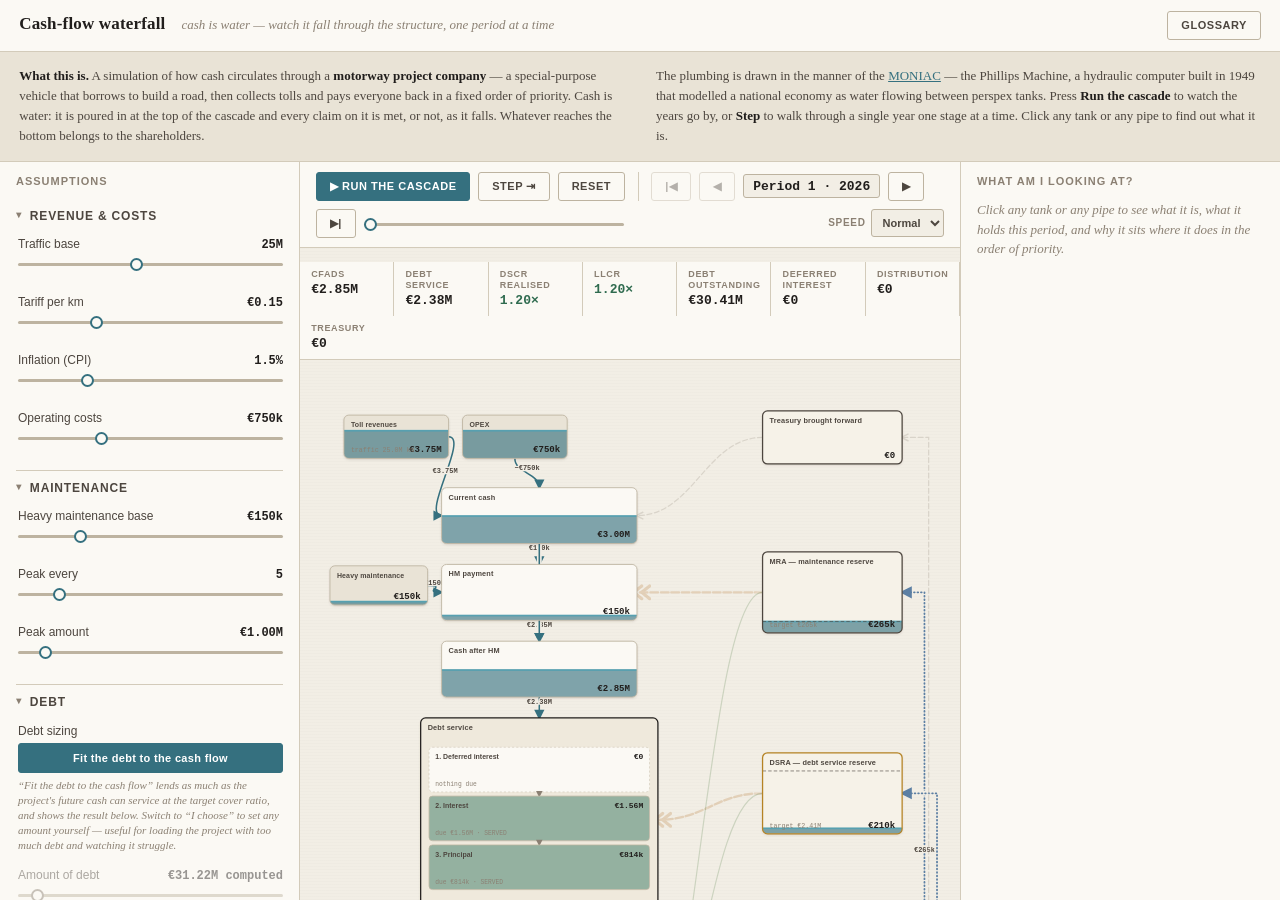
==== commit 498d99e7: "Add v2: MONIAC-style cash-flow waterfall simulator Complete rewrite. The v1 topology and engine are " ====
--- a/index.html
+++ b/index.html
@@ -1,231 +1,103 @@
 <!DOCTYPE html>
 <html lang="en">
 <head>
-<meta charset="UTF-8">
-<meta name="viewport" content="width=device-width, initial-scale=1.0">
-<title>Cash Flow Waterfall — Simulation</title>
-<link rel="stylesheet" href="css/styles.css">
+<meta charset="utf-8">
+<meta name="viewport" content="width=device-width, initial-scale=1">
+<title>Cash-flow waterfall — a hydraulic model of a project-finance SPV</title>
+<link rel="stylesheet" href="css/app.css">
 </head>
 <body>
+<div class="app">
 
-<!-- ======================================================================
-     Sidebar navigation (pure HTML/CSS, no JS framework)
-     ====================================================================== -->
-<aside class="sidebar">
-  <div class="brand">
-    <div class="eyebrow">Project finance</div>
-    <div class="brand-name">Cash Flow<br><em>Waterfall</em></div>
-  </div>
-  <nav class="nav">
-    <a href="index.html" class="active">Simulation</a>
-    <a href="definitions.html">Definitions</a>
-    <a href="hypotheses.html">Assumptions</a>
-  </nav>
-  <div class="sidebar-foot">MONIAC-style teaching tool · v0.1</div>
-</aside>
+  <header class="masthead">
+    <h1>Cash-flow waterfall</h1>
+    <span class="tagline">cash is water &mdash; watch it fall through the
+      structure, one period at a time</span>
+    <nav>
+      <a class="btn" href="glossary.html">Glossary</a>
+    </nav>
+  </header>
 
-<!-- ======================================================================
-     Main content — the simulation page (three stacked regions)
-     ====================================================================== -->
-<main class="main">
-  <div class="page">
+  <section class="intro">
+    <p>
+      <b>What this is.</b> A simulation of how cash circulates through a
+      <b>motorway project company</b> — a special-purpose vehicle that borrows
+      to build a road, then collects tolls and pays everyone back in a fixed
+      order of priority. Cash is water: it is poured in at the top of the
+      cascade and every claim on it is met, or not, as it falls. Whatever
+      reaches the bottom belongs to the shareholders.
+    </p>
+    <p>
+      The plumbing is drawn in the manner of the
+      <a href="https://en.wikipedia.org/wiki/Phillips_Machine"
+         target="_blank" rel="noopener noreferrer">MONIAC</a> — the
+      Phillips Machine, a hydraulic computer built in 1949 that modelled a
+      national economy as water flowing between perspex tanks. Press
+      <b>Run the cascade</b> to watch the years go by, or <b>Step</b> to walk
+      through a single year one stage at a time. Click any tank or any pipe to
+      find out what it is.
+    </p>
+  </section>
 
-    <div class="eyebrow">Simulation</div>
-    <h1>The cash-flow <em>waterfall</em></h1>
-    <p class="lede">
-      Set the assumptions, then pour a period of cash into the structure and watch it
-      fall — compartment by compartment — through a strict order of priority. Each tank
-      fills only once the ones above it have been served.
-    </p>
+  <aside class="sidebar">
+    <p class="panel-title">Assumptions</p>
+    <div id="sliders"></div>
+  </aside>
 
-    <!-- ---------------------------------------------------------------
-         REGION 1 — assumptions input panel (forms + sliders), above the cascade
-         --------------------------------------------------------------- -->
-    <div class="section-label">1 · Assumptions</div>
-    <div class="inputs">
-      <div class="field">
-        <label for="revenue">Toll revenue</label>
-        <div class="control-row">
-          <input type="range" id="revenue" min="0" max="200" value="120" step="5" data-unit=" m€">
-          <output id="revenueOut" for="revenue"></output>
-        </div>
-        <span class="hint">Operating revenue collected this period.</span>
-      </div>
+  <main class="stage">
+    <div id="anomaly" class="anomaly-bar"></div>
 
-      <div class="field">
-        <label for="opex">Operating costs</label>
-        <div class="control-row">
-          <input type="range" id="opex" min="0" max="120" value="35" step="5" data-unit=" m€">
-          <output id="opexOut" for="opex"></output>
-        </div>
-        <span class="hint">OPEX paid before any debt service.</span>
-      </div>
+    <div class="controls">
+      <button class="btn is-primary" id="btnRun" title="Play the periods in sequence">
+        &#9654; Run the cascade</button>
+      <button class="btn" id="btnStep" title="Advance one waterfall stage">
+        Step &#8677;</button>
+      <button class="btn" id="btnReset" title="Back to period 1">Reset</button>
 
-      <div class="field">
-        <label for="dscr">Target DSCR</label>
-        <div class="control-row">
-          <input type="range" id="dscr" min="1" max="2" value="1.3" step="0.05" data-unit="×">
-          <output id="dscrOut" for="dscr"></output>
-        </div>
-        <span class="hint">Debt service is sculpted to this cover ratio.</span>
-      </div>
+      <span class="ctl-sep"></span>
 
-      <div class="field">
-        <label for="dsra">DSRA target</label>
-        <div class="control-row">
-          <input type="range" id="dsra" min="0" max="12" value="6" step="1" data-unit=" mo">
-          <output id="dsraOut" for="dsra"></output>
-        </div>
-        <span class="hint">Debt service reserve, in months of debt service.</span>
-      </div>
+      <button class="btn" id="btnFirst" title="First period">&#124;&#9664;</button>
+      <button class="btn" id="btnPrev" title="Previous period">&#9664;</button>
+      <span class="period-readout" id="periodReadout">Period 1</span>
+      <button class="btn" id="btnNext" title="Next period">&#9654;</button>
+      <button class="btn" id="btnLast" title="Last period">&#9654;&#124;</button>
+      <input type="range" id="scrub" min="0" max="30" step="1" value="0"
+             style="flex:1 1 140px; max-width:260px" aria-label="Period">
 
-      <div class="field">
-        <label for="mra">MRA target</label>
-        <div class="control-row">
-          <input type="range" id="mra" min="0" max="40" value="10" step="5" data-unit=" m€">
-          <output id="mraOut" for="mra"></output>
-        </div>
-        <span class="hint">Maintenance reserve to fund before distributions.</span>
-      </div>
-
-      <div class="field">
-        <label for="lockup">Lock-up DSCR threshold</label>
-        <div class="control-row">
-          <input type="range" id="lockup" min="1" max="1.5" value="1.1" step="0.05" data-unit="×">
-          <output id="lockupOut" for="lockup"></output>
-        </div>
-        <span class="hint">Below this, distributions are locked up.</span>
-      </div>
+      <label class="speed">speed
+        <select id="speed">
+          <option value="1600">Slow</option>
+          <option value="900" selected>Normal</option>
+          <option value="420">Fast</option>
+        </select>
+      </label>
     </div>
 
-    <!-- ---------------------------------------------------------------
-         REGION 2 — the cascade (fixed SVG topology, placed by hand)
-         Positions are hard-coded; there is no automatic layout.
-         --------------------------------------------------------------- -->
-    <div class="section-label">2 · Cascade</div>
-    <div class="cascade-frame">
-      <svg viewBox="0 0 640 640" role="img"
-           aria-label="Cash-flow waterfall: revenue flows down through operating costs, CFADS, senior debt service, reserves, tax and distributions.">
+    <div class="stagebar is-hidden" id="stagebar"></div>
+    <p class="narration" id="narration"></p>
 
-        <!-- Pipes on the main column (drawn first, behind the tanks) -->
-        <rect class="pipe" x="176" y="64"  width="8" height="42"/>
-        <rect class="pipe" x="176" y="154" width="8" height="42"/>
-        <rect class="pipe" x="176" y="244" width="8" height="42"/>
-        <rect class="pipe" x="176" y="334" width="8" height="42"/>
-        <rect class="pipe" x="176" y="424" width="8" height="42"/>
-        <rect class="pipe" x="176" y="514" width="8" height="42"/>
+    <dl class="figures" id="figures"></dl>
 
-        <!-- Reserve manifold: fed from the debt-service level, off to the right -->
-        <rect class="pipe-reserve" x="320" y="306" width="44" height="8"/>
-        <rect class="pipe-reserve" x="356" y="270" width="8" height="164"/>
-        <rect class="pipe-reserve" x="364" y="270" width="36" height="8"/>
-        <rect class="pipe-reserve" x="364" y="350" width="36" height="8"/>
-        <rect class="pipe-reserve" x="364" y="430" width="36" height="8"/>
+    <div class="canvas-wrap" id="canvas"></div>
+  </main>
 
-        <!-- Main column, top to bottom -->
-        <!-- 1 · Operating revenue -->
-        <rect class="tank-box" x="40" y="16" width="280" height="48" rx="8"/>
-        <rect class="tank-liquid-cash" x="42" y="30" width="276" height="32"/>
-        <text class="tank-title" x="56" y="38">Operating revenue</text>
-        <text class="tank-tag"   x="56" y="54">inflow · tolls</text>
+  <aside class="inspector">
+    <p class="panel-title">What am I looking at?</p>
+    <div id="inspector"></div>
+  </aside>
 
-        <!-- 2 · Operating costs -->
-        <rect class="tank-box" x="40" y="106" width="280" height="48" rx="8"/>
-        <rect class="tank-liquid-cash" x="42" y="132" width="276" height="20"/>
-        <text class="tank-title" x="56" y="128">Operating costs</text>
-        <text class="tank-tag"   x="56" y="144">priority 1 · OPEX</text>
-
-        <!-- 3 · CFADS -->
-        <rect class="tank-box" x="40" y="196" width="280" height="48" rx="8"/>
-        <rect class="tank-liquid-cash" x="42" y="216" width="276" height="26"/>
-        <text class="tank-title" x="56" y="218">CFADS</text>
-        <text class="tank-tag"   x="56" y="234">cash available for debt service</text>
-
-        <!-- 4 · Senior debt service -->
-        <rect class="tank-box" x="40" y="286" width="280" height="48" rx="8"/>
-        <rect class="tank-liquid-cash" x="42" y="312" width="276" height="20"/>
-        <text class="tank-title" x="56" y="308">Senior debt service</text>
-        <text class="tank-tag"   x="56" y="324">priority 2 · sculpted</text>
-
-        <!-- 5 · Corporate tax -->
-        <rect class="tank-box" x="40" y="376" width="280" height="48" rx="8"/>
-        <rect class="tank-liquid-cash" x="42" y="410" width="276" height="14"/>
-        <text class="tank-title" x="56" y="398">Corporate tax</text>
-        <text class="tank-tag"   x="56" y="414">priority 3 · simplified</text>
-
-        <!-- 6 · Distributions -->
-        <rect class="tank-box" x="40" y="466" width="280" height="48" rx="8"/>
-        <rect class="tank-liquid-cash" x="42" y="496" width="276" height="18"/>
-        <text class="tank-title" x="56" y="488">Distributions</text>
-        <text class="tank-tag"   x="56" y="504">residual · to shareholders</text>
-
-        <!-- 7 · Cash carried forward -->
-        <rect class="tank-box" x="40" y="556" width="280" height="48" rx="8"/>
-        <rect class="tank-liquid-cash" x="42" y="588" width="276" height="16"/>
-        <text class="tank-title" x="56" y="578">Cash carried forward</text>
-        <text class="tank-tag"   x="56" y="594">end of period → next period</text>
-
-        <!-- Reserve accounts (right column) -->
-        <!-- MRA -->
-        <rect class="tank-box" x="400" y="250" width="200" height="48" rx="8"/>
-        <rect class="tank-liquid-reserve" x="402" y="274" width="196" height="24"/>
-        <text class="tank-title" x="414" y="272">MRA</text>
-        <text class="tank-tag"   x="414" y="288">maintenance reserve · target</text>
-
-        <!-- DSRA -->
-        <rect class="tank-box" x="400" y="330" width="200" height="48" rx="8"/>
-        <rect class="tank-liquid-reserve" x="402" y="348" width="196" height="30"/>
-        <text class="tank-title" x="414" y="352">DSRA</text>
-        <text class="tank-tag"   x="414" y="368">debt service reserve · target</text>
-
-        <!-- Lock-up account (trapped cash, only if the test fails) -->
-        <rect class="tank-box" x="400" y="410" width="200" height="48" rx="8"/>
-        <rect class="tank-liquid-trap" x="402" y="448" width="196" height="10"/>
-        <text class="tank-title" x="414" y="432">Lock-up account</text>
-        <text class="tank-tag"   x="414" y="448">trap · if lock-up test fails</text>
-      </svg>
-      <p class="cascade-note">
-        Static preview of the topology. Compartment order and activation follow the
-        specification; the reserve accounts (MRA, DSRA) are funded to their targets and
-        the lock-up account only fills when the distribution lock-up test fails.
-      </p>
-    </div>
-
-    <!-- ---------------------------------------------------------------
-         REGION 3 — control bar
-         --------------------------------------------------------------- -->
-    <div class="section-label">3 · Controls</div>
-    <div class="controls">
-      <div class="period-nav">
-        <button class="btn secondary tiny" id="prevPeriod" aria-label="Previous period">‹</button>
-        <span class="period-label" id="periodLabel">Period 1</span>
-        <button class="btn secondary tiny" id="nextPeriod" aria-label="Next period">›</button>
-      </div>
-      <button class="btn" id="runBtn">Trigger the cascade</button>
-      <button class="btn secondary" id="stepBtn">Step through</button>
-      <button class="btn secondary" id="unrollBtn">Unroll the period</button>
-      <div class="status" id="status" aria-live="polite"></div>
-    </div>
-
-    <footer class="page-foot">Work in progress — cascade engine not yet wired · v0.1</footer>
-
-  </div>
-</main>
-
-<!-- Under-construction modal, reused by the control buttons -->
-<div class="modal-overlay" id="modalOverlay" role="dialog" aria-modal="true" aria-labelledby="modalTitle">
-  <div class="modal">
-    <div class="badge">Under construction</div>
-    <h2 id="modalTitle">The cascade engine is still being built</h2>
-    <p>
-      The layout and controls are in place. The deterministic engine that pours cash
-      through the tanks — priority of payments, reserves, lock-up test and debt
-      sculpting — is the next step.
-    </p>
-    <button class="modal-close" id="modalClose">Got it</button>
-  </div>
 </div>
 
+<!-- engine first: pure, proven, no DOM -->
+<script src="src/engine.js"></script>
+<!-- the graph, wrapped as a JS global so the app runs from file:// too -->
+<script src="data/graph_data.js"></script>
+<!-- UI -->
+<script src="js/labels.js"></script>
+<script src="js/glossary.js"></script>
+<script src="js/layout.js"></script>
+<script src="js/render.js"></script>
+<script src="js/params.js"></script>
 <script src="js/app.js"></script>
 </body>
 </html>
--- a/css/app.css
+++ b/css/app.css
@@ -0,0 +1,619 @@
+/* =====================================================================
+ * app.css -- paper/ink palette, MONIAC tank + liquid + pipe language.
+ * ===================================================================== */
+
+:root {
+  /* paper & ink */
+  --paper:    #f2eee5;
+  --paper-2:  #fbf9f4;
+  --paper-3:  #e9e3d6;
+  --ink:      #211e1c;
+  --ink-2:    #4d463f;
+  --ink-3:    #8b8073;
+  --rule:     #d3cbba;
+  --rule-2:   #bdb3a0;
+
+  /* the water */
+  --liquid:      #35707f;
+  --liquid-top:  #57a0b0;
+  --liquid-soft: #cfe3e7;
+
+  /* flow semantics -- draw and release must never read as one thing */
+  --draw:     #b06a1e;   /* reservoir paying a shortfall  */
+  --release:  #4c7a3f;   /* reservoir surplus to equity   */
+  --fund:     #5c7fa3;   /* cash topping a reservoir up   */
+
+  --alert:    #a03328;
+  --ok:       #2f6b4f;
+  --warn:     #b58324;
+
+  --sans: -apple-system, "Segoe UI", Roboto, Helvetica, Arial, sans-serif;
+  --serif: Georgia, "Iowan Old Style", "Palatino Linotype", serif;
+  --mono: "SFMono-Regular", Consolas, "Liberation Mono", monospace;
+}
+
+* { box-sizing: border-box; }
+
+html, body { height: 100%; }
+
+body {
+  margin: 0;
+  background: var(--paper);
+  color: var(--ink);
+  font: 14px/1.5 var(--sans);
+  /* faint laid-paper texture */
+  background-image:
+    repeating-linear-gradient(0deg, rgba(0,0,0,.011) 0 1px, transparent 1px 3px);
+}
+
+/* ---------------------------------------------------------------- layout */
+
+.app {
+  display: grid;
+  grid-template-columns: 300px minmax(0, 1fr) 320px;
+  grid-template-rows: auto auto minmax(0, 1fr);
+  grid-template-areas: "head head head" "intro intro intro" "side stage info";
+  height: 100vh;
+}
+
+/* what the thing is, before anyone has to guess */
+.intro {
+  grid-area: intro;
+  display: flex; gap: 2rem; flex-wrap: wrap;
+  padding: .85rem 1.2rem .9rem;
+  background: var(--paper-3);
+  border-bottom: 1px solid var(--rule);
+}
+.intro p {
+  flex: 1 1 26rem; margin: 0; max-width: 46rem;
+  font: 13px/1.55 var(--serif); color: var(--ink-2);
+}
+.intro b { color: var(--ink); font-weight: 600; }
+.intro a { color: var(--liquid); }
+
+.masthead {
+  grid-area: head;
+  display: flex; align-items: baseline; gap: 1rem;
+  padding: .7rem 1.2rem;
+  border-bottom: 1px solid var(--rule);
+  background: var(--paper-2);
+}
+.masthead h1 {
+  font: 600 17px/1.2 var(--serif);
+  margin: 0; letter-spacing: .01em;
+}
+.masthead .tagline {
+  font: italic 13px/1.3 var(--serif);
+  color: var(--ink-3);
+}
+.masthead nav { margin-left: auto; display: flex; gap: .35rem; }
+
+.sidebar, .inspector {
+  overflow-y: auto;
+  background: var(--paper-2);
+  padding: .9rem 1rem 3rem;
+}
+.sidebar { grid-area: side; border-right: 1px solid var(--rule); }
+.inspector { grid-area: info; border-left: 1px solid var(--rule); }
+
+.stage {
+  grid-area: stage;
+  display: flex; flex-direction: column;
+  min-width: 0; min-height: 0;
+}
+
+.panel-title {
+  font: 600 11px/1 var(--sans);
+  text-transform: uppercase; letter-spacing: .09em;
+  color: var(--ink-3);
+  margin: 0 0 .7rem;
+}
+
+/* ------------------------------------------------------- assumptions */
+
+.pgroup { border-bottom: 1px solid var(--rule); padding: .1rem 0 .5rem; }
+.pgroup > summary {
+  cursor: pointer; list-style: none;
+  font: 600 12px/1 var(--sans);
+  text-transform: uppercase; letter-spacing: .07em;
+  color: var(--ink-2);
+  padding: .6rem 0 .5rem;
+  display: flex; align-items: center; gap: .5rem;
+}
+.pgroup > summary::-webkit-details-marker { display: none; }
+.pgroup > summary::before {
+  content: "▸"; color: var(--ink-3); font-size: 10px;
+  transition: transform .15s;
+}
+.pgroup[open] > summary::before { transform: rotate(90deg); }
+.pgroup-tag {
+  margin-left: auto;
+  font: 400 9px/1 var(--sans); letter-spacing: .06em;
+  text-transform: uppercase; color: var(--ink-3);
+  border: 1px solid var(--rule-2); border-radius: 2px;
+  padding: 2px 4px;
+}
+
+.prow { padding: .35rem 0 .5rem; border-left: 2px solid transparent;
+        padding-left: .5rem; margin-left: -.5rem; transition: background .2s; }
+.prow.is-relevant {
+  border-left-color: var(--liquid);
+  background: var(--liquid-soft);
+}
+.prow.is-disabled { opacity: .45; }
+.prow-head { display: flex; align-items: baseline; gap: .5rem; }
+.prow-head label { font-size: 12px; color: var(--ink-2); }
+.prow-value {
+  margin-left: auto;
+  font: 600 12px/1 var(--mono); color: var(--ink);
+}
+.prow-note {
+  margin: .3rem 0 0; font: italic 11px/1.35 var(--serif); color: var(--ink-3);
+}
+
+input[type="range"] {
+  -webkit-appearance: none; appearance: none;
+  width: 100%; height: 18px; margin: .15rem 0 0;
+  background: transparent; cursor: pointer;
+}
+input[type="range"]::-webkit-slider-runnable-track {
+  height: 3px; background: var(--rule-2); border-radius: 2px;
+}
+input[type="range"]::-webkit-slider-thumb {
+  -webkit-appearance: none; appearance: none;
+  width: 13px; height: 13px; margin-top: -5px;
+  border-radius: 50%; background: var(--paper-2);
+  border: 2px solid var(--liquid);
+}
+input[type="range"]::-moz-range-track {
+  height: 3px; background: var(--rule-2); border-radius: 2px;
+}
+input[type="range"]::-moz-range-thumb {
+  width: 13px; height: 13px; border-radius: 50%;
+  background: var(--paper-2); border: 2px solid var(--liquid);
+}
+input[type="range"]:disabled::-webkit-slider-thumb { border-color: var(--ink-3); }
+
+.ptoggle {
+  width: 100%; margin-top: .2rem; padding: .45rem .5rem;
+  /* the plain-language options are sentences, so let them wrap */
+  font: 600 11px/1.3 var(--sans); letter-spacing: .03em;
+  text-align: center; white-space: normal;
+  background: var(--paper-3); color: var(--ink-2);
+  border: 1px solid var(--rule-2); border-radius: 3px; cursor: pointer;
+}
+.ptoggle.is-on { background: var(--liquid); color: #fff; border-color: var(--liquid); }
+
+/* ------------------------------------------------------------ buttons */
+
+.btn {
+  font: 600 11px/1 var(--sans); letter-spacing: .05em;
+  text-transform: uppercase;
+  padding: .5rem .8rem;
+  background: var(--paper-2); color: var(--ink-2);
+  border: 1px solid var(--rule-2); border-radius: 3px;
+  cursor: pointer; text-decoration: none;
+}
+.btn:hover:not(:disabled) { background: var(--paper-3); }
+.btn:disabled { opacity: .4; cursor: default; }
+.btn.is-primary { background: var(--liquid); border-color: var(--liquid); color: #fff; }
+.btn.is-primary:hover:not(:disabled) { background: #2b5d69; }
+
+/* --------------------------------------------------------- the stage */
+
+.controls {
+  display: flex; align-items: center; gap: .5rem; flex-wrap: wrap;
+  padding: .6rem 1rem;
+  border-bottom: 1px solid var(--rule);
+  background: var(--paper-2);
+}
+.period-readout {
+  font: 600 13px/1 var(--mono);
+  padding: .3rem .55rem; border: 1px solid var(--rule-2); border-radius: 3px;
+  background: var(--paper);
+  min-width: 8.5rem; text-align: center;
+}
+.stage-readout {
+  font: italic 12px/1.3 var(--serif); color: var(--ink-2);
+  margin-left: .25rem;
+}
+.controls .spacer { flex: 1; }
+.ctl-sep {
+  width: 1px; align-self: stretch; background: var(--rule); margin: 0 .3rem;
+}
+.speed {
+  margin-left: auto;
+  font: 600 10px/1 var(--sans); text-transform: uppercase;
+  letter-spacing: .07em; color: var(--ink-3);
+  display: flex; align-items: center; gap: .35rem;
+}
+.speed select {
+  font: 600 11px/1 var(--sans); color: var(--ink-2);
+  background: var(--paper); border: 1px solid var(--rule-2);
+  border-radius: 3px; padding: .35rem .4rem; text-transform: none;
+  letter-spacing: 0;
+}
+
+.figures {
+  display: flex; gap: 0; flex-wrap: wrap;
+  border-bottom: 1px solid var(--rule);
+  background: var(--paper-2);
+}
+.figure {
+  flex: 1 1 0; min-width: 92px;
+  padding: .45rem .7rem;
+  border-right: 1px solid var(--rule);
+}
+.figure:last-child { border-right: none; }
+.figure dt {
+  font: 600 9px/1.2 var(--sans); text-transform: uppercase;
+  letter-spacing: .07em; color: var(--ink-3); margin: 0 0 .15rem;
+}
+.figure dd { margin: 0; font: 600 13px/1.2 var(--mono); }
+.figure.is-alert dd { color: var(--alert); }
+.figure.is-ok dd { color: var(--ok); }
+/* not yet reached by the step-through */
+.figure.is-pending dd { color: var(--rule-2); }
+
+.canvas-wrap { flex: 1; overflow: auto; padding: 1rem; min-height: 0; }
+.cascade-svg { display: block; width: 100%; height: auto; max-width: 940px;
+               margin: 0 auto; }
+
+/* ----------------------------------------------------------- tanks */
+
+.node { cursor: pointer; }
+
+.tank-body { fill: var(--paper-2); stroke: none; }
+.tank-glass {
+  fill: none; stroke: var(--rule-2); stroke-width: 1.2;
+  pointer-events: none;
+}
+.node:hover .tank-glass { stroke: var(--ink-2); stroke-width: 1.6; }
+.node.is-selected .tank-glass { stroke: var(--liquid); stroke-width: 2.4; }
+
+.cascade-svg { --fill-ms: 500ms; }
+.tank-liquid {
+  fill: var(--liquid); opacity: .62;
+  transition: y var(--fill-ms) ease-out, height var(--fill-ms) ease-out;
+}
+.tank-surface {
+  fill: var(--liquid-top);
+  transition: y var(--fill-ms) ease-out;
+}
+.node.is-negative .tank-liquid { fill: var(--alert); opacity: .5; }
+.node.is-negative .tank-surface { fill: var(--alert); }
+.node.is-bad .tank-glass { stroke: var(--alert); stroke-width: 2.5;
+                           stroke-dasharray: 4 2; }
+
+/* reservoirs read as heavier vessels; they hold a level between periods */
+.node-reservoir .tank-body { fill: #f6f2e8; }
+.node-reservoir .tank-glass { stroke: var(--ink-2); stroke-width: 1.8; }
+.node-reservoir.is-underfilled .tank-glass { stroke: var(--warn); }
+
+.tank-target {
+  stroke: var(--ink-2); stroke-width: 1.1; stroke-dasharray: 5 3;
+  opacity: .8; pointer-events: none;
+}
+
+.tank-label {
+  font: 600 10.5px/1 var(--sans); fill: var(--ink-2);
+  letter-spacing: .02em; pointer-events: none;
+}
+.tank-value {
+  font: 600 13px/1 var(--mono); fill: var(--ink); pointer-events: none;
+}
+.tank-sub {
+  font: 400 9.5px/1 var(--mono); fill: var(--ink-3); pointer-events: none;
+}
+
+.node-source .tank-body { fill: var(--paper-3); }
+.node-source .tank-label { font-size: 10px; }
+.node-sink .tank-glass { stroke: var(--release); stroke-width: 1.8; }
+.node-sink .tank-liquid { fill: var(--release); }
+.node-sink .tank-surface { fill: #6b9d5c; }
+
+.badge-box { fill: var(--alert); }
+.badge-text {
+  font: 700 8.5px/1 var(--sans); fill: #fff; letter-spacing: .06em;
+  pointer-events: none;
+}
+
+/* ------------------------------------- debt: three ordered buckets */
+
+.node-compound .tank-body { fill: #efe9dc; }
+.node-compound .tank-glass { stroke: var(--ink); stroke-width: 1.8; }
+
+.sub { cursor: pointer; }
+.sub-body { fill: var(--paper-2); }
+.sub-glass { fill: none; stroke: var(--rule-2); stroke-width: 1.1;
+             pointer-events: none; }
+.sub:hover .sub-glass { stroke: var(--ink-2); }
+.sub.is-selected .sub-glass { stroke: var(--liquid); stroke-width: 2.2; }
+.sub-liquid { fill: var(--liquid); opacity: .6; transition: y .5s, height .5s; }
+.sub.is-short .sub-liquid { fill: var(--alert); opacity: .55; }
+.sub.is-short .sub-glass { stroke: var(--alert); stroke-width: 1.8; }
+.sub.is-served .sub-liquid { fill: var(--ok); opacity: .5; }
+.sub.is-idle .sub-glass { stroke-dasharray: 3 3; opacity: .55; }
+
+.sub-label { font: 600 10px/1 var(--sans); fill: var(--ink-2);
+             pointer-events: none; }
+.sub-value { font: 600 11.5px/1 var(--mono); fill: var(--ink);
+             pointer-events: none; }
+.sub-sub { font: 400 9px/1 var(--mono); fill: var(--ink-3);
+           pointer-events: none; }
+.sub-priority { fill: none; stroke: var(--ink-3); stroke-width: 1.4;
+                stroke-dasharray: 3 2; }
+
+/* ------------------------------------------------- lock-up lamps */
+
+.lamp-dot { fill: var(--paper-3); stroke: var(--rule-2); stroke-width: 1.2; }
+.lamp-dot.is-on { fill: var(--ok); stroke: var(--ok); }
+.lamp-dot.is-off { fill: var(--alert); stroke: var(--alert); }
+.lamp-label { font: 600 8px/1 var(--sans); fill: var(--ink-3);
+              letter-spacing: .05em; pointer-events: none; }
+.node-gate .tank-glass { stroke: var(--ink-2); stroke-width: 1.6;
+                         stroke-dasharray: 6 3; }
+/* The verdict carries the alarm, so the gate needs no badge on top of it. */
+.node-gate.is-blocked .tank-value { fill: var(--alert); }
+.node-gate.is-blocked .tank-glass { stroke: var(--alert); stroke-width: 2; }
+.node-gate.is-passed .tank-value { fill: var(--ok); }
+
+/* ------------------------------------------------------------ pipes */
+
+.pipe { cursor: pointer; }
+.pipe-hit { fill: none; stroke: transparent; stroke-width: 16; }
+.pipe-casing { fill: none; stroke: var(--paper); stroke-width: 7;
+               stroke-linecap: round; pointer-events: none; }
+.pipe-line { fill: none; stroke-width: 2.2; stroke-linecap: round;
+             pointer-events: none; }
+.pipe-flow { fill: none; stroke-width: 2.2; stroke-linecap: round;
+             pointer-events: none; opacity: 0; }
+.pipe-amount { font: 600 10px/1 var(--mono); fill: var(--ink-2);
+               paint-order: stroke; stroke: var(--paper); stroke-width: 3.5;
+               pointer-events: none; }
+
+/* --- the seven flow types, each visually distinct ---------------- */
+
+.pipe-cash  .pipe-line { stroke: var(--liquid); }
+.pipe-carry .pipe-line { stroke: var(--ink-3); stroke-dasharray: 7 4;
+                         stroke-width: 1.8; }
+.pipe-test  .pipe-line { stroke: var(--ink-3); stroke-dasharray: 2 3;
+                         stroke-width: 1.5; }
+.pipe-fund  .pipe-line { stroke: var(--fund); stroke-dasharray: 1 4;
+                         stroke-width: 2.6; stroke-linecap: round; }
+
+/* DRAW: a reservoir paying a shortfall. Heavy, warm, long-dashed. */
+.pipe-draw .pipe-line {
+  stroke: var(--draw); stroke-width: 3.4; stroke-dasharray: 11 4;
+}
+.pipe-draw .pipe-casing { stroke-width: 8.5; }
+.pipe-draw .pipe-amount { fill: var(--draw); font-weight: 700; }
+
+/* RELEASE: a reservoir's surplus going out to equity. Thin, cool green,
+   solid, open-diamond head -- the opposite reading from a draw. */
+.pipe-release .pipe-line {
+  stroke: var(--release); stroke-width: 1.7; stroke-dasharray: none;
+}
+.pipe-release .pipe-amount { fill: var(--release); }
+
+.pipe.is-idle { opacity: .22; }
+.pipe.is-idle .pipe-amount { display: none; }
+.pipe:hover .pipe-line { stroke-width: 4; }
+.pipe.is-selected .pipe-line { stroke: var(--ink); stroke-width: 4; }
+
+/* --- liquid travelling along a pipe ------------------------------ */
+/* The moving droplets ride on top of the static line. They appear when the
+   pipe is flowing: every carrying pipe during Run, only the current stage's
+   pipes while stepping. */
+@keyframes pipeFlow { to { stroke-dashoffset: -28; } }
+
+.pipe-flow {
+  stroke: var(--liquid-top);
+  stroke-dasharray: 5 9;
+  stroke-linecap: round;
+}
+.cascade-svg.is-running .pipe.is-active .pipe-flow,
+.pipe.is-flowing .pipe-flow {
+  opacity: .95;
+  animation: pipeFlow .85s linear infinite;
+}
+.pipe-draw .pipe-flow { stroke: #e0a35c; stroke-width: 3; stroke-dasharray: 6 10; }
+.pipe-release .pipe-flow { stroke: #7fae6d; }
+.pipe-fund .pipe-flow { stroke: #93b3cd; }
+.pipe-carry .pipe-flow, .pipe-test .pipe-flow { stroke: var(--ink-3); }
+
+@media (prefers-reduced-motion: reduce) {
+  .cascade-svg.is-running .pipe.is-active .pipe-flow,
+  .pipe.is-flowing .pipe-flow { animation: none; opacity: .8; }
+  .tank-liquid, .tank-surface { transition: none; }
+}
+
+/* --- stage highlighting (used by Step-through) ------------------- */
+
+.cascade-svg.stage-mode .node:not(.in-stage) { opacity: .28; }
+.cascade-svg.stage-mode .sub:not(.in-stage) { opacity: .35; }
+.cascade-svg.stage-mode .pipe:not(.in-stage) { opacity: .1; }
+.cascade-svg.stage-mode .node.in-stage .tank-glass { stroke-width: 2.2; }
+
+/* ------------------------------------------------- stage strip */
+
+.stagebar {
+  display: flex; align-items: stretch; gap: 0;
+  border-bottom: 1px solid var(--rule);
+  background: var(--paper);
+}
+.stagebar.is-hidden { display: none; }
+.stage-chip {
+  flex: 1 1 0; min-width: 0;
+  padding: .4rem .5rem .45rem;
+  border-right: 1px solid var(--rule);
+  background: none; text-align: left; cursor: pointer;
+  font: 11px/1.25 var(--sans); color: var(--ink-3);
+}
+.stage-chip:last-child { border-right: none; }
+.stage-chip .n {
+  display: block; font: 700 9px/1 var(--mono); letter-spacing: .08em;
+  color: var(--ink-3); margin-bottom: .2rem;
+}
+.stage-chip.is-done { color: var(--ink-2); background: var(--paper-3); }
+.stage-chip.is-current {
+  color: #fff; background: var(--liquid);
+}
+.stage-chip.is-current .n { color: rgba(255,255,255,.75); }
+
+.narration {
+  padding: .55rem 1rem;
+  border-bottom: 1px solid var(--rule);
+  background: var(--paper-2);
+  font: 13px/1.5 var(--serif); color: var(--ink);
+  min-height: 2.4rem;
+}
+.narration:empty { display: none; }
+.narration b { font-family: var(--mono); font-size: 12.5px; font-weight: 700; }
+.narration .flag {
+  display: inline-block; margin-left: .4rem; padding: 1px 5px;
+  border-radius: 2px; background: var(--alert); color: #fff;
+  font: 700 9.5px/1.5 var(--sans); letter-spacing: .06em;
+}
+.narration .flag.ok { background: var(--ok); }
+
+/* ------------------------------------------------------- inspector */
+
+.insp-kicker {
+  font: 600 9px/1 var(--sans); text-transform: uppercase;
+  letter-spacing: .1em; color: var(--ink-3); margin: 0 0 .35rem;
+}
+.insp-title { font: 600 15px/1.25 var(--serif); margin: 0 0 .5rem; }
+.insp-body { font: 13px/1.55 var(--serif); color: var(--ink-2); }
+.insp-body p { margin: 0 0 .7rem; }
+.insp-figs {
+  margin: .8rem 0; border-top: 1px solid var(--rule);
+}
+.insp-figs div {
+  display: flex; justify-content: space-between; gap: .5rem;
+  padding: .3rem 0; border-bottom: 1px solid var(--rule);
+  font: 12px/1.3 var(--sans);
+}
+.insp-figs dt { color: var(--ink-3); }
+.insp-figs dd { margin: 0; font-family: var(--mono); font-weight: 600; }
+.insp-meta {
+  font: 11px/1.4 var(--mono); color: var(--ink-3);
+  border-top: 1px solid var(--rule); padding-top: .55rem; margin-top: .8rem;
+}
+.insp-flowtype {
+  display: inline-block; padding: 2px 6px; border-radius: 2px;
+  font: 700 9px/1.4 var(--sans); text-transform: uppercase;
+  letter-spacing: .07em; color: #fff;
+}
+.ft-cash { background: var(--liquid); }
+.ft-draw { background: var(--draw); }
+.ft-release { background: var(--release); }
+.ft-fund { background: var(--fund); }
+.ft-carry, .ft-test, .ft-priority { background: var(--ink-3); }
+
+.insp-empty { font: italic 13px/1.5 var(--serif); color: var(--ink-3); }
+
+/* the formula worked through with the numbers currently on screen */
+.insp-dyn {
+  margin: .8rem 0 .2rem; padding: .6rem .7rem;
+  background: var(--liquid-soft);
+  border-left: 3px solid var(--liquid); border-radius: 0 3px 3px 0;
+  font: 12.5px/1.6 var(--serif); color: var(--ink);
+}
+.insp-dyn b { font-family: var(--mono); font-size: 11.5px; font-weight: 700; }
+.insp-dyn em { color: var(--ink-3); font-style: normal;
+               font: 600 9.5px/1 var(--sans); text-transform: uppercase;
+               letter-spacing: .07em; }
+
+/* ------------------------------------------------- glossary page */
+
+.app--doc { grid-template-columns: 300px minmax(0, 1fr);
+            grid-template-areas: "head head" "side doc"; }
+.doc {
+  grid-area: doc; overflow-y: auto;
+  padding: 1.6rem 2rem 6rem;
+}
+.doc-lede {
+  max-width: 46rem; margin: 0 0 2rem;
+  font: italic 15px/1.6 var(--serif); color: var(--ink-2);
+  padding-bottom: 1.2rem; border-bottom: 1px solid var(--rule);
+}
+
+.toc { display: flex; flex-direction: column; }
+.toc-link {
+  padding: .4rem .55rem; border-left: 2px solid transparent;
+  text-decoration: none; color: var(--ink-2);
+  font: 13px/1.3 var(--serif);
+}
+.toc-link b { font-weight: 600; display: block; }
+.toc-link span {
+  display: block; font: italic 11px/1.3 var(--serif); color: var(--ink-3);
+}
+.toc-link:hover { background: var(--paper-3); border-left-color: var(--liquid); }
+
+.entry {
+  max-width: 46rem; margin: 0 0 2.6rem;
+  padding: 1.1rem 1.3rem 1.2rem;
+  background: var(--paper-2);
+  border: 1px solid var(--rule); border-radius: 4px;
+  scroll-margin-top: 1rem;
+}
+.entry.is-target {
+  border-color: var(--liquid); border-left-width: 4px;
+  box-shadow: 0 1px 8px rgba(53,112,127,.14);
+}
+.entry h2 { font: 600 20px/1.25 var(--serif); margin: 0 0 .1rem; }
+.entry-aka {
+  font: italic 14px/1.3 var(--serif); color: var(--ink-3); font-weight: 400;
+}
+.entry-plain {
+  font: 15px/1.6 var(--serif); color: var(--ink);
+  margin: .7rem 0 1.1rem; padding-left: .8rem;
+  border-left: 3px solid var(--liquid);
+}
+.entry-sub {
+  font: 600 10px/1 var(--sans); text-transform: uppercase;
+  letter-spacing: .1em; color: var(--ink-3);
+  margin: 1.2rem 0 .5rem;
+}
+.entry p { font: 14px/1.65 var(--serif); color: var(--ink-2); margin: 0 0 .7rem; }
+.entry code {
+  font: 12.5px/1.5 var(--mono); background: var(--paper-3);
+  padding: 1px 4px; border-radius: 2px; color: var(--ink);
+}
+.entry-foot { margin-top: 1.1rem; border-top: 1px solid var(--rule);
+              padding-top: .7rem; }
+.entry-meta {
+  display: flex; gap: .7rem; padding: .18rem 0;
+  font: 11.5px/1.5 var(--sans);
+}
+.entry-meta .k {
+  flex: 0 0 6.5rem; color: var(--ink-3);
+  text-transform: uppercase; letter-spacing: .06em;
+  font-size: 9.5px; font-weight: 600; padding-top: .15rem;
+}
+.entry-meta a { color: var(--liquid); }
+
+.legend-row { display: flex; align-items: center; gap: .5rem;
+              padding: .25rem 0; }
+.legend-swatch { width: 78px; height: 15px; flex: 0 0 78px; }
+.legend-text b { font: 600 11px/1.3 var(--sans); display: block; }
+.legend-text span { font: italic 10.5px/1.3 var(--serif); color: var(--ink-3); }
+
+/* the inline "read more" link in the cascade inspector */
+.insp-more {
+  display: inline-block; margin-top: .3rem;
+  font: 600 11px/1 var(--sans); letter-spacing: .04em;
+  text-transform: uppercase; color: var(--liquid);
+  text-decoration: none; border-bottom: 1px solid var(--liquid);
+  padding-bottom: 2px;
+}
+.insp-more:hover { color: var(--ink); border-color: var(--ink); }
+
+/* --------------------------------------------------------- anomaly */
+
+.anomaly-bar {
+  padding: .5rem 1rem; background: var(--alert); color: #fff;
+  font: 600 12px/1.4 var(--sans);
+}
+.anomaly-bar:empty { display: none; }
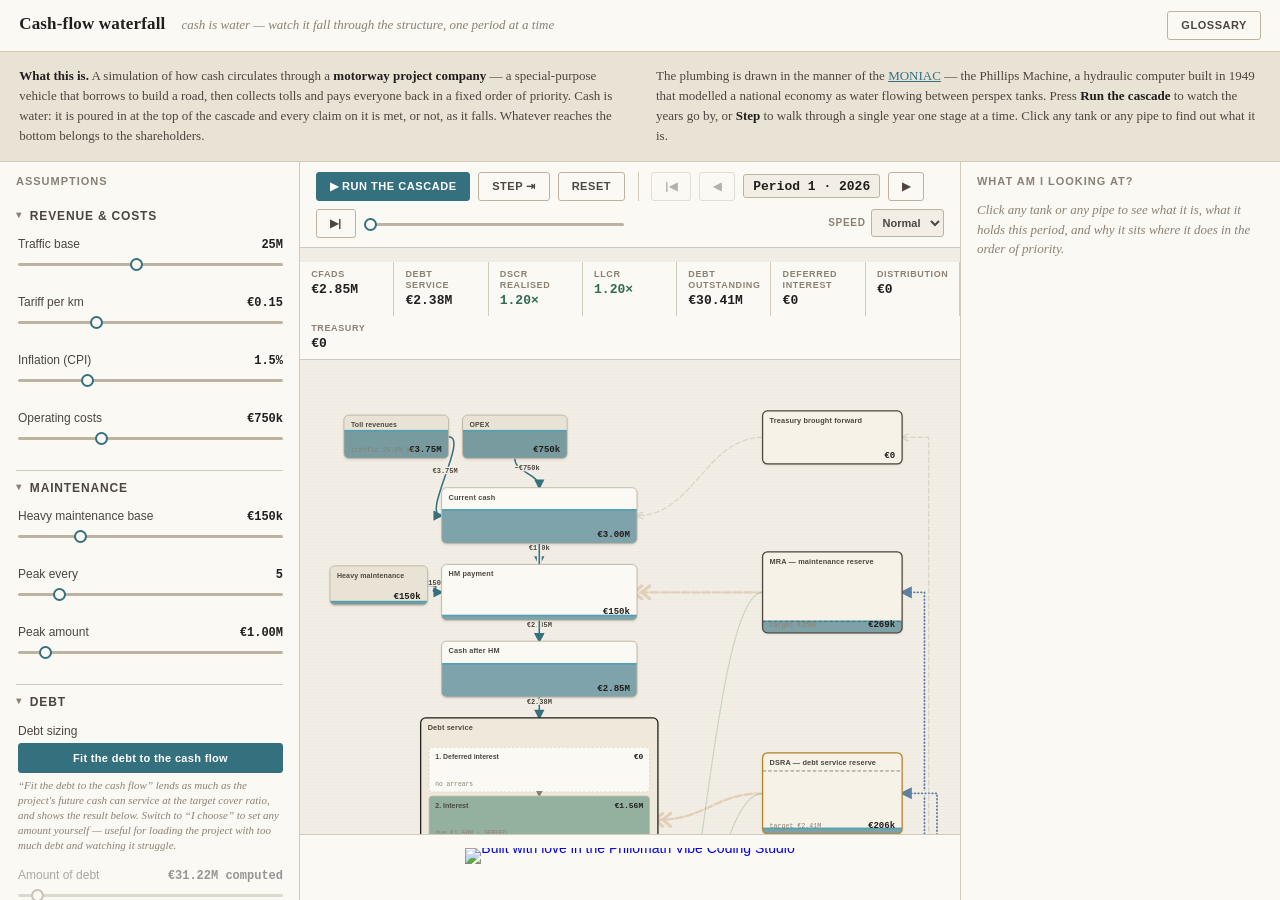
==== commit a43880dd: "Correct the MRA rule, rewire the lock-up gate, add the Studio badge Model logic - MRA target now loo" ====
--- a/index.html
+++ b/index.html
@@ -78,7 +78,17 @@
 
     <dl class="figures" id="figures"></dl>
 
+    <!-- #canvas is the SVG mount point, so the footer must live outside it -->
     <div class="canvas-wrap" id="canvas"></div>
+
+    <footer class="site-footer">
+      <a href="https://philomathlearning.com/studio?utm_source=member_project&utm_medium=badge&utm_campaign=vcs_gallery"
+         target="_blank" rel="noopener">
+        <img src="https://philomathlearning.com/badges/vcs-light.svg"
+             alt="Built with love in the Philomath Vibe Coding Studio"
+             height="38">
+      </a>
+    </footer>
   </main>
 
   <aside class="inspector">
--- a/css/app.css
+++ b/css/app.css
@@ -334,6 +334,10 @@
 .sub.is-short .sub-glass { stroke: var(--alert); stroke-width: 1.8; }
 .sub.is-served .sub-liquid { fill: var(--ok); opacity: .5; }
 .sub.is-idle .sub-glass { stroke-dasharray: 3 3; opacity: .55; }
+/* interest being deferred, or arrears being carried forward */
+.sub.is-accruing .sub-sub { fill: var(--alert); font-weight: 700; }
+.sub.is-accruing .sub-glass { stroke: var(--alert); stroke-width: 1.6;
+                              stroke-dasharray: none; opacity: 1; }
 
 .sub-label { font: 600 10px/1 var(--sans); fill: var(--ink-2);
              pointer-events: none; }
@@ -610,6 +614,29 @@
 }
 .insp-more:hover { color: var(--ink); border-color: var(--ink); }
 
+/* ---------------------------------------------------- site footer */
+
+.site-footer {
+  margin-top: 2rem;            /* breathing room above the badge */
+  padding: 1.4rem 1rem 1.6rem;
+  border-top: 1px solid var(--rule);
+  text-align: center;          /* centred, per the Studio's instructions */
+}
+.site-footer img { display: inline-block; vertical-align: middle; }
+.site-footer a { display: inline-block; line-height: 0; }
+.site-footer p {
+  margin: .7rem 0 0;
+  font: italic 11.5px/1.5 var(--serif); color: var(--ink-3);
+}
+
+/* On the cascade page the footer is a fixed band under the scrolling
+   canvas, so the badge stays visible without hunting for it. */
+.stage > .site-footer {
+  flex: 0 0 auto; margin-top: 0;
+  padding: .8rem 1rem .9rem;
+  background: var(--paper-2);
+}
+
 /* --------------------------------------------------------- anomaly */
 
 .anomaly-bar {
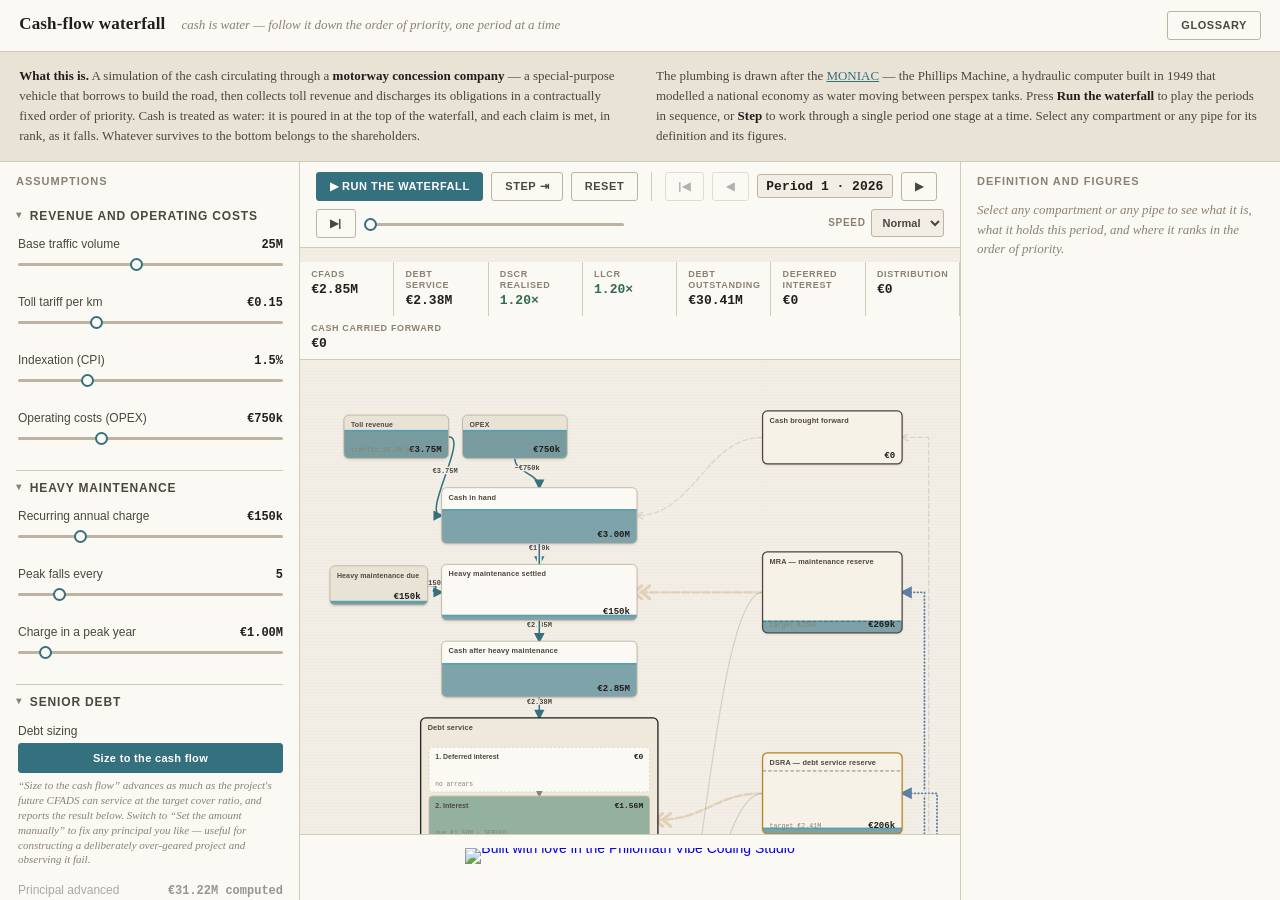
==== commit 2b5c32b8: "Raise all user-facing text to a practitioner register Every string the user reads was rewritten in t" ====
--- a/index.html
+++ b/index.html
@@ -11,8 +11,8 @@
 
   <header class="masthead">
     <h1>Cash-flow waterfall</h1>
-    <span class="tagline">cash is water &mdash; watch it fall through the
-      structure, one period at a time</span>
+    <span class="tagline">cash is water &mdash; follow it down the order of
+      priority, one period at a time</span>
     <nav>
       <a class="btn" href="glossary.html">Glossary</a>
     </nav>
@@ -20,22 +20,23 @@
 
   <section class="intro">
     <p>
-      <b>What this is.</b> A simulation of how cash circulates through a
-      <b>motorway project company</b> — a special-purpose vehicle that borrows
-      to build a road, then collects tolls and pays everyone back in a fixed
-      order of priority. Cash is water: it is poured in at the top of the
-      cascade and every claim on it is met, or not, as it falls. Whatever
-      reaches the bottom belongs to the shareholders.
+      <b>What this is.</b> A simulation of the cash circulating through a
+      <b>motorway concession company</b> — a special-purpose vehicle that
+      borrows to build the road, then collects toll revenue and discharges
+      its obligations in a contractually fixed order of priority. Cash is
+      treated as water: it is poured in at the top of the waterfall, and each
+      claim is met, in rank, as it falls. Whatever survives to the bottom
+      belongs to the shareholders.
     </p>
     <p>
-      The plumbing is drawn in the manner of the
+      The plumbing is drawn after the
       <a href="https://en.wikipedia.org/wiki/Phillips_Machine"
          target="_blank" rel="noopener noreferrer">MONIAC</a> — the
       Phillips Machine, a hydraulic computer built in 1949 that modelled a
-      national economy as water flowing between perspex tanks. Press
-      <b>Run the cascade</b> to watch the years go by, or <b>Step</b> to walk
-      through a single year one stage at a time. Click any tank or any pipe to
-      find out what it is.
+      national economy as water moving between perspex tanks. Press
+      <b>Run the waterfall</b> to play the periods in sequence, or
+      <b>Step</b> to work through a single period one stage at a time. Select
+      any compartment or any pipe for its definition and its figures.
     </p>
   </section>
 
@@ -49,10 +50,10 @@
 
     <div class="controls">
       <button class="btn is-primary" id="btnRun" title="Play the periods in sequence">
-        &#9654; Run the cascade</button>
-      <button class="btn" id="btnStep" title="Advance one waterfall stage">
+        &#9654; Run the waterfall</button>
+      <button class="btn" id="btnStep" title="Advance one stage of the waterfall">
         Step &#8677;</button>
-      <button class="btn" id="btnReset" title="Back to period 1">Reset</button>
+      <button class="btn" id="btnReset" title="Return to period 1">Reset</button>
 
       <span class="ctl-sep"></span>
 
@@ -92,7 +93,7 @@
   </main>
 
   <aside class="inspector">
-    <p class="panel-title">What am I looking at?</p>
+    <p class="panel-title">Definition and figures</p>
     <div id="inspector"></div>
   </aside>
 
